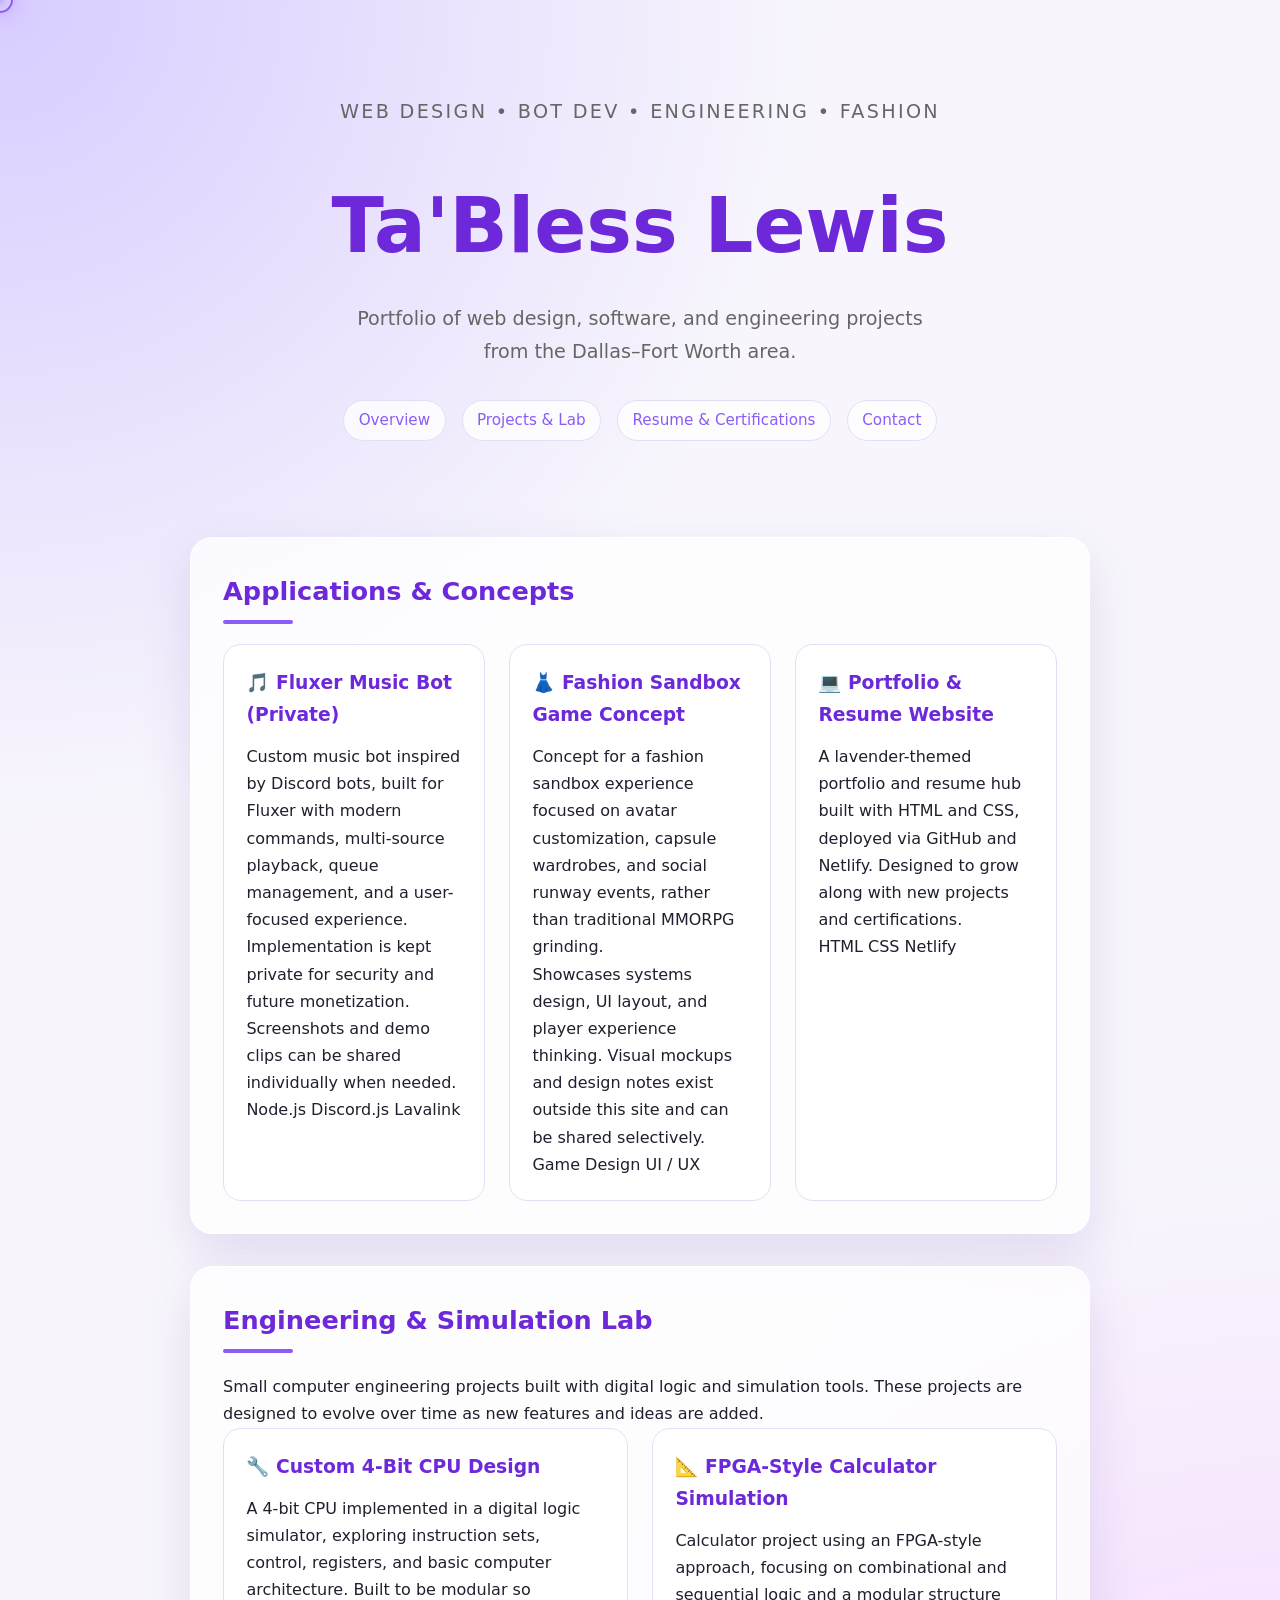
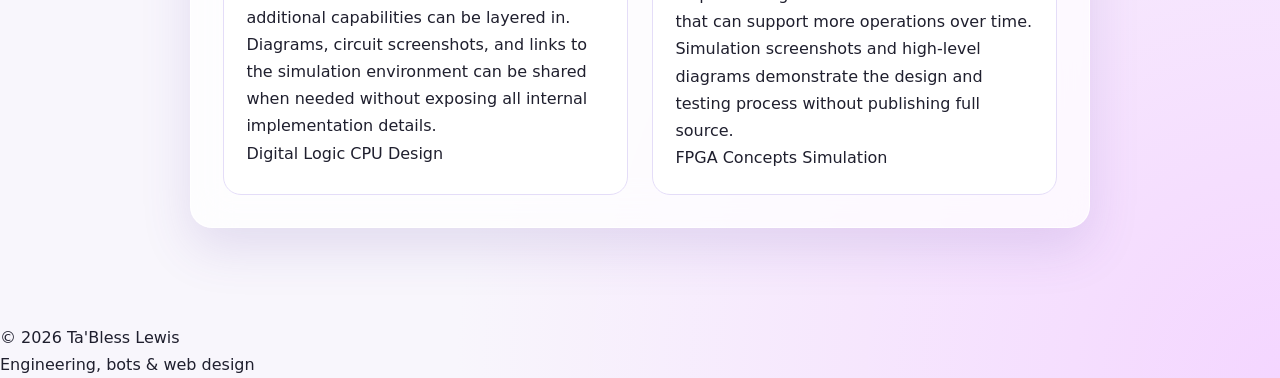
==== projects.html @ 3bfbefd4 "Add files via upload" ====
<!DOCTYPE html>
<html lang="en">
<head>
  <meta charset="UTF-8">
  <title>Ta'Bless Lewis | Projects & Lab</title>
  <meta name="viewport" content="width=device-width, initial-scale=1.0">
  <link rel="stylesheet" href="style.css">
  <script src="cursor.js"></script>
</head>
<body>
    <div id="magic-cursor"></div>

<header class="hero">
  <div class="hero-content">
    <p class="eyebrow">WEB DESIGN • BOT DEV • ENGINEERING • FASHION</p>
    <h1>Ta'Bless Lewis</h1>
    <p class="intro">
      Portfolio of web design, software, and engineering projects
      from the Dallas–Fort Worth area.
    </p>

    <nav class="nav">
      <a href="index.html">Overview</a>
      <a href="projects.html">Projects & Lab</a>
      <a href="resume.html">Resume & Certifications</a>
      <a href="contact.html">Contact</a>
    </nav>
  </div>
</header>

<main>
  <!-- Featured applications -->
  <section class="card">
    <h2>Applications & Concepts</h2>
    <div class="project-grid">

      <!-- Fluxer Music Bot -->
      <article class="project">
        <h3>🎵 Fluxer Music Bot (Private)</h3>
        <!-- image slot -->
        <!-- <img src="images/fluxer-dashboard.png" alt="Fluxer music bot dashboard"> -->
        <p>
          Custom music bot inspired by Discord bots, built for Fluxer
          with modern commands, multi-source playback, queue management,
          and a user-focused experience.
        </p>
        <p>
          Implementation is kept private for security and future
          monetization. Screenshots and demo clips can be shared
          individually when needed.
        </p>
        <span class="tag">Node.js</span>
        <span class="tag">Discord.js</span>
        <span class="tag">Lavalink</span>
      </article>

      <!-- Fashion Sandbox -->
      <article class="project">
        <h3>👗 Fashion Sandbox Game Concept</h3>
        <!-- <img src="images/fashion-ui.png" alt="Fashion sandbox UI concept"> -->
        <p>
          Concept for a fashion sandbox experience focused on avatar
          customization, capsule wardrobes, and social runway events,
          rather than traditional MMORPG grinding.
        </p>
        <p>
          Showcases systems design, UI layout, and player experience
          thinking. Visual mockups and design notes exist outside this
          site and can be shared selectively.
        </p>
        <span class="tag">Game Design</span>
        <span class="tag">UI / UX</span>
      </article>

      <!-- Portfolio Website -->
      <article class="project">
        <h3>💻 Portfolio & Resume Website</h3>
        <!-- <img src="images/portfolio.png" alt="Screenshot of this portfolio site"> -->
        <p>
          A lavender-themed portfolio and resume hub built with HTML
          and CSS, deployed via GitHub and Netlify. Designed to grow
          along with new projects and certifications.
        </p>
        <span class="tag">HTML</span>
        <span class="tag">CSS</span>
        <span class="tag">Netlify</span>
      </article>
    </div>
  </section>

  <!-- Engineering Lab -->
  <section class="card">
    <h2>Engineering & Simulation Lab</h2>
    <p>
      Small computer engineering projects built with digital logic
      and simulation tools. These projects are designed to evolve
      over time as new features and ideas are added.
    </p>

    <div class="project-grid">
      <!-- 4-bit CPU -->
      <article class="project">
        <h3>🔧 Custom 4‑Bit CPU Design</h3>
        <!-- <img src="images/cpu-circuit.png" alt="4-bit CPU circuit diagram"> -->
        <p>
          A 4‑bit CPU implemented in a digital logic simulator, exploring
          instruction sets, control, registers, and basic computer
          architecture. Built to be modular so additional capabilities
          can be layered in.
        </p>
        <p>
          Diagrams, circuit screenshots, and links to the simulation
          environment can be shared when needed without exposing
          all internal implementation details.
        </p>
        <span class="tag">Digital Logic</span>
        <span class="tag">CPU Design</span>
      </article>

      <!-- FPGA-style calculator -->
      <article class="project">
        <h3>📐 FPGA‑Style Calculator Simulation</h3>
        <!-- <img src="images/fpga-calculator.png" alt="FPGA-style calculator blocks"> -->
        <p>
          Calculator project using an FPGA-style approach, focusing
          on combinational and sequential logic and a modular structure
          that can support more operations over time.
        </p>
        <p>
          Simulation screenshots and high-level diagrams demonstrate
          the design and testing process without publishing full source.
        </p>
        <span class="tag">FPGA Concepts</span>
        <span class="tag">Simulation</span>
      </article>
    </div>
  </section>
</main>

<footer>
  <p>© 2026 Ta'Bless Lewis</p>
  <p>Engineering, bots & web design</p>
</footer>
<script src="cursor.js"></script>
</body>
</html>
---- style.css ----
:root{
    --bg:#f8f6fc;
    --surface:rgba(255,255,255,.75);
    --primary:#8b5cf6;
    --secondary:#6d28d9;
    --text:#1f1f2e;
    --muted:#666;
    --border:#e4ddf8;
    --shadow:0 20px 50px rgba(100,70,170,.15);
}

*{
    margin:0;
    padding:0;
    box-sizing:border-box;
}

html{
    scroll-behavior:smooth;
}

body{
    font-family:system-ui,-apple-system,BlinkMacSystemFont,"Segoe UI",sans-serif;
    background:
        radial-gradient(circle at top left,#d8ccff 0%,transparent 35%),
        radial-gradient(circle at bottom right,#f4d6ff 0%,transparent 35%),
        var(--bg);
    color:var(--text);
    line-height:1.7;
}

/* HERO */

.hero{
    text-align:center;
    padding:6rem 1.5rem;
}

.hero h1{
    font-size:clamp(2.8rem,6vw,4.8rem);
    margin-bottom:.5rem;
    color:var(--secondary);
}

.hero p{
    color:var(--muted);
    font-size:1.2rem;
    margin-bottom:2rem;
}
.hero-content {
  max-width: 900px;
  margin: 0 auto;
}

/* eyebrow + intro optional */
.eyebrow {
  font-size: 0.9rem;
  letter-spacing: 0.12em;
  text-transform: uppercase;
  color: var(--muted);
  margin-bottom: 0.75rem;
}

.intro {
  max-width: 600px;
  margin: 0.75rem auto 2rem;
}

/* nav */
.nav {
  display: flex;
  flex-wrap: wrap;
  justify-content: center;
  gap: 1rem;
  margin-top: 1.5rem;
}

.nav a {
  padding: 0.4rem 0.9rem;
  border-radius: 999px;
  border: 1px solid var(--border);
  background: rgba(255,255,255,0.8);
  font-size: 0.95rem;
}

/* images and video inside project cards */
.project img,
.project video {
  width: 100%;
  border-radius: 12px;
  margin-bottom: 0.75rem;
  display: block;
}

.btn{
    display:inline-block;
    padding:.9rem 2rem;
    border-radius:999px;
    background:linear-gradient(135deg,var(--primary),var(--secondary));
    color:white;
    text-decoration:none;
    font-weight:600;
    transition:.35s;
    box-shadow:0 12px 25px rgba(139,92,246,.3);
}

.btn:hover{
    transform:translateY(-4px);
    box-shadow:0 20px 40px rgba(139,92,246,.35);
}

/* MAIN */

main{
    width:min(900px,92%);
    margin:auto;
    padding-bottom:4rem;
}

/* CARDS */

.card{
    background:var(--surface);
    backdrop-filter:blur(20px);
    border:1px solid rgba(255,255,255,.8);
    border-radius:22px;
    padding:2rem;
    margin-bottom:2rem;
    box-shadow:var(--shadow);
    transition:.35s;
}

.card:hover{
    transform:translateY(-6px);
}

.card h2{
    margin-bottom:1.25rem;
    color:var(--secondary);
    font-size:1.6rem;
    position:relative;
}

.card h2::after{
    content:"";
    display:block;
    width:70px;
    height:4px;
    border-radius:99px;
    background:var(--primary);
    margin-top:.4rem;
}

/* PROJECTS */

.project-grid{
    display:grid;
    grid-template-columns:repeat(auto-fit,minmax(250px,1fr));
    gap:1.5rem;
}

.project{
    padding:1.4rem;
    border-radius:18px;
    background:white;
    border:1px solid var(--border);
    transition:.3s;
}

.project:hover{
    transform:translateY(-8px);
    box-shadow:0 15px 30px rgba(90,60,170,.12);
}

.project h3{
    color:var(--secondary);
    margin-bottom:.75rem;
}

/* SKILLS */

#skills ul{
    display:flex;
    flex-wrap:wrap;
    gap:.75rem;
    list-style:none;
    padding:0;
}

#skills li{
    background:linear-gradient(135deg,#ede8ff,#f7f3ff);
    color:var(--secondary);
    border-radius:999px;
    padding:.7rem 1.2rem;
    font-weight:600;
}
.skills-list {
  display:flex;
  flex-wrap:wrap;
  gap:.75rem;
  list-style:none;
  padding:0;
}

.skills-list li {
  background:linear-gradient(135deg,#ede8ff,#f7f3ff);
  color:var(--secondary);
  border-radius:999px;
  padding:.7rem 1.2rem;
  font-weight:600;
}
/* CONTACT */

#contact p{
    margin-bottom:.75rem;
}

/* LINKS */

a{
    color:var(--primary);
    text-decoration:none;
    transition:.3s;
}

a:hover{
    color:var(--secondary);
}

/* SCROLLBAR */

::-webkit-scrollbar{
    width:10px;
}

::-webkit-scrollbar-thumb{
    background:var(--primary);
    border-radius:10px;
}

::-webkit-scrollbar-track{
    background:#f3efff;
}

/* MOBILE */

@media (max-width:768px){

.hero{
    padding:4rem 1rem;
}

.hero h1{
    font-size:2.7rem;
}

.card{
    padding:1.5rem;
}

}
/* MOUSE */

/* Hide default cursor so our custom one stands out */
html, body {
  cursor: none;
}

/* Magic cursor base */
#magic-cursor {
  position: fixed;
  width: 26px;
  height: 26px;
  border-radius: 50%;
  border: 2px solid var(--primary);      /* soft lavender outline */
  background: radial-gradient(circle,
              rgba(139,92,246,0.25) 0%,
              rgba(139,92,246,0.05) 45%,
              transparent 70%);
  box-shadow: 0 0 18px rgba(139,92,246,0.35);
  pointer-events: none;                  /* don’t block clicks */
  transform: translate(-50%, -50%);
  z-index: 9999;
  transition: transform 0.14s ease-out, 
              box-shadow 0.25s ease-out,
              border-color 0.25s ease-out;
  animation: cursor-pulse 1.4s ease-in-out infinite;
}

/* Slight pulsing for “magic” feel */
@keyframes cursor-pulse {
  0% {
    transform: translate(-50%, -50%) scale(1);
    opacity: 0.9;
  }
  50% {
    transform: translate(-50%, -50%) scale(1.08);
    opacity: 0.7;
  }
  100% {
    transform: translate(-50%, -50%) scale(1);
    opacity: 0.9;
  }
}

/* Optional: when hovering links/buttons, make cursor tighter & brighter */
a:hover,
button:hover,
[role="button"]:hover {
  cursor: none; /* keep default hidden */
}

a:hover ~ #magic-cursor,
button:hover ~ #magic-cursor {
  border-color: var(--secondary);
  box-shadow: 0 0 22px rgba(109,40,217,0.55);
}
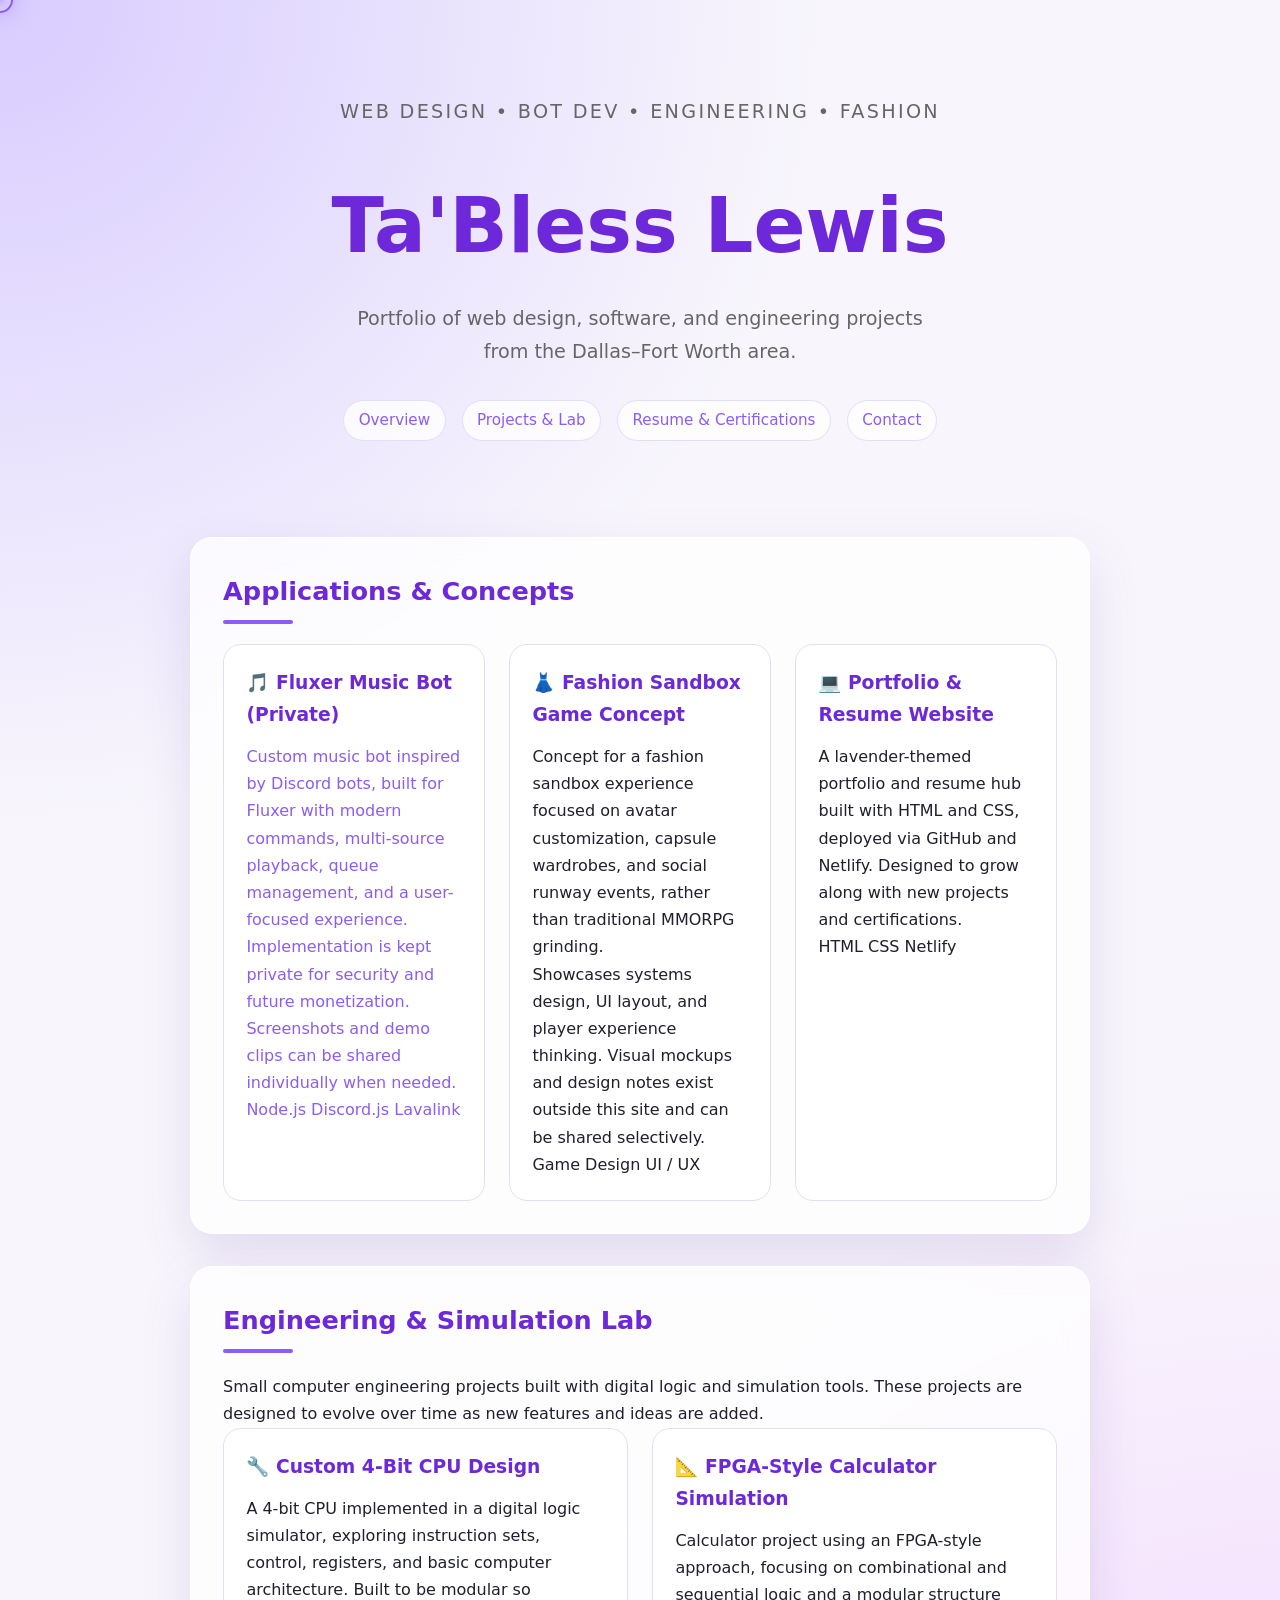
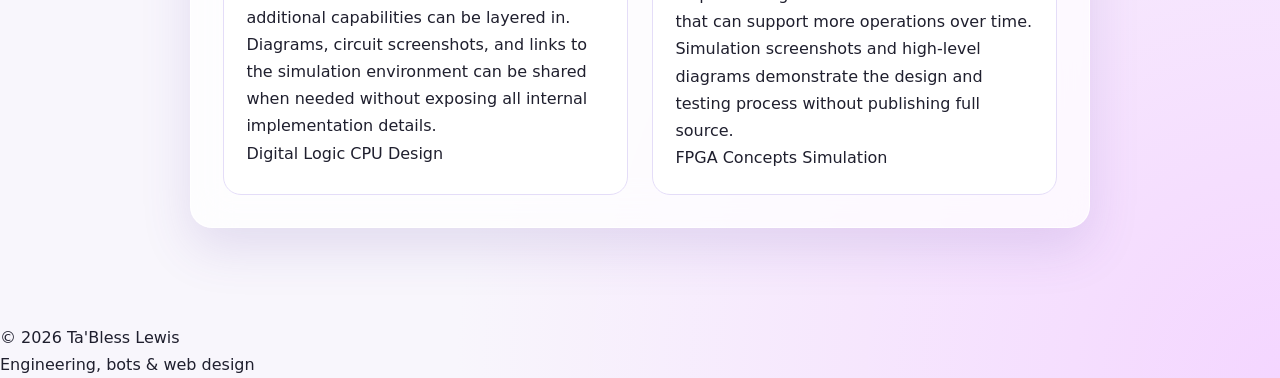
==== commit cdceb61c: "Update projects.html" ====
--- a/projects.html
+++ b/projects.html
@@ -35,24 +35,26 @@
     <div class="project-grid">
 
       <!-- Fluxer Music Bot -->
-      <article class="project">
-        <h3>🎵 Fluxer Music Bot (Private)</h3>
-        <!-- image slot -->
-        <!-- <img src="images/fluxer-dashboard.png" alt="Fluxer music bot dashboard"> -->
-        <p>
-          Custom music bot inspired by Discord bots, built for Fluxer
-          with modern commands, multi-source playback, queue management,
-          and a user-focused experience.
-        </p>
-        <p>
-          Implementation is kept private for security and future
-          monetization. Screenshots and demo clips can be shared
-          individually when needed.
-        </p>
-        <span class="tag">Node.js</span>
-        <span class="tag">Discord.js</span>
-        <span class="tag">Lavalink</span>
-      </article>
+     <!-- Fluxer Music Bot -->
+<article class="project">
+  <a href="https://github.com/ToniLewis/melodybot" target="_blank" class="project-link">
+    <h3>🎵 Fluxer Music Bot (Private)</h3>
+    <!-- <img src="images/fluxer-dashboard.png" alt="Fluxer music bot dashboard"> -->
+    <p>
+      Custom music bot inspired by Discord bots, built for Fluxer
+      with modern commands, multi-source playback, queue management,
+      and a user-focused experience.
+    </p>
+    <p>
+      Implementation is kept private for security and future
+      monetization. Screenshots and demo clips can be shared
+      individually when needed.
+    </p>
+    <span class="tag">Node.js</span>
+    <span class="tag">Discord.js</span>
+    <span class="tag">Lavalink</span>
+  </a>
+</article>
 
       <!-- Fashion Sandbox -->
       <article class="project">
@@ -143,4 +145,4 @@
 </footer>
 <script src="cursor.js"></script>
 </body>
-</html>+</html>
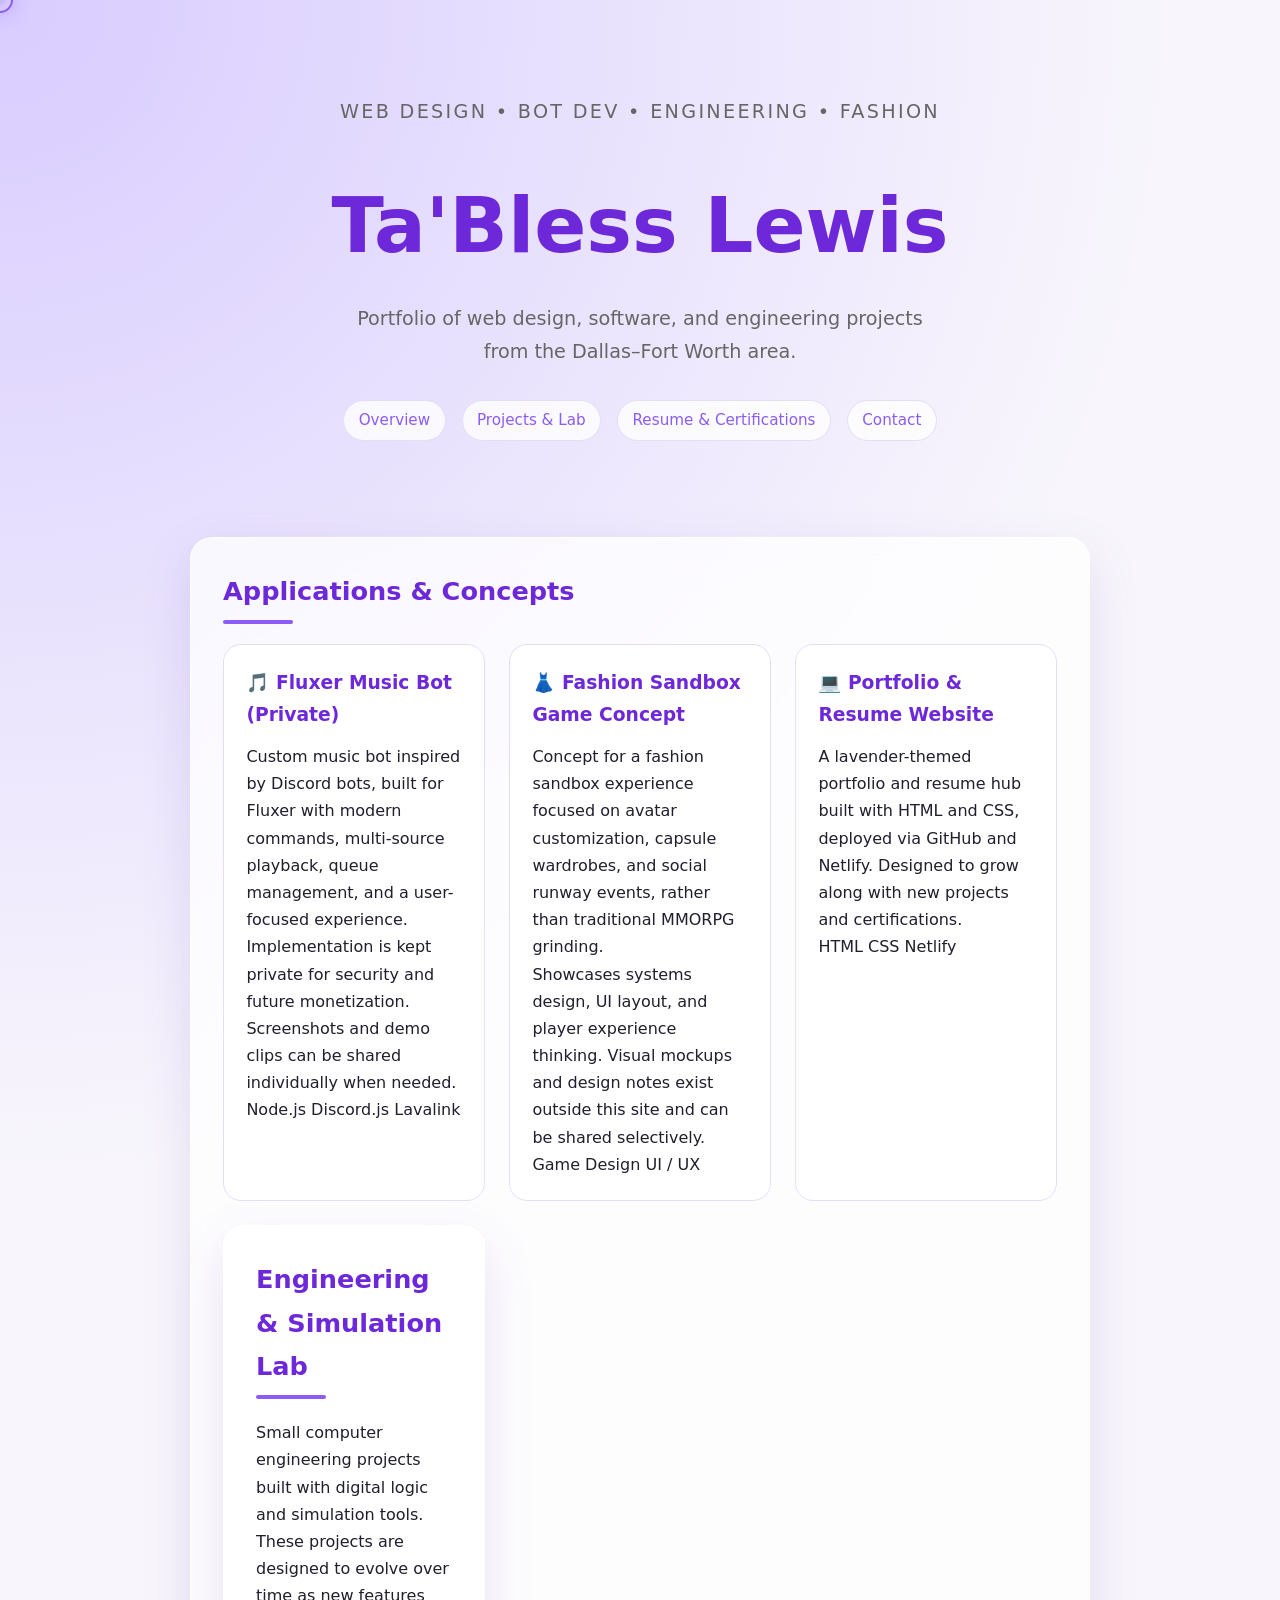
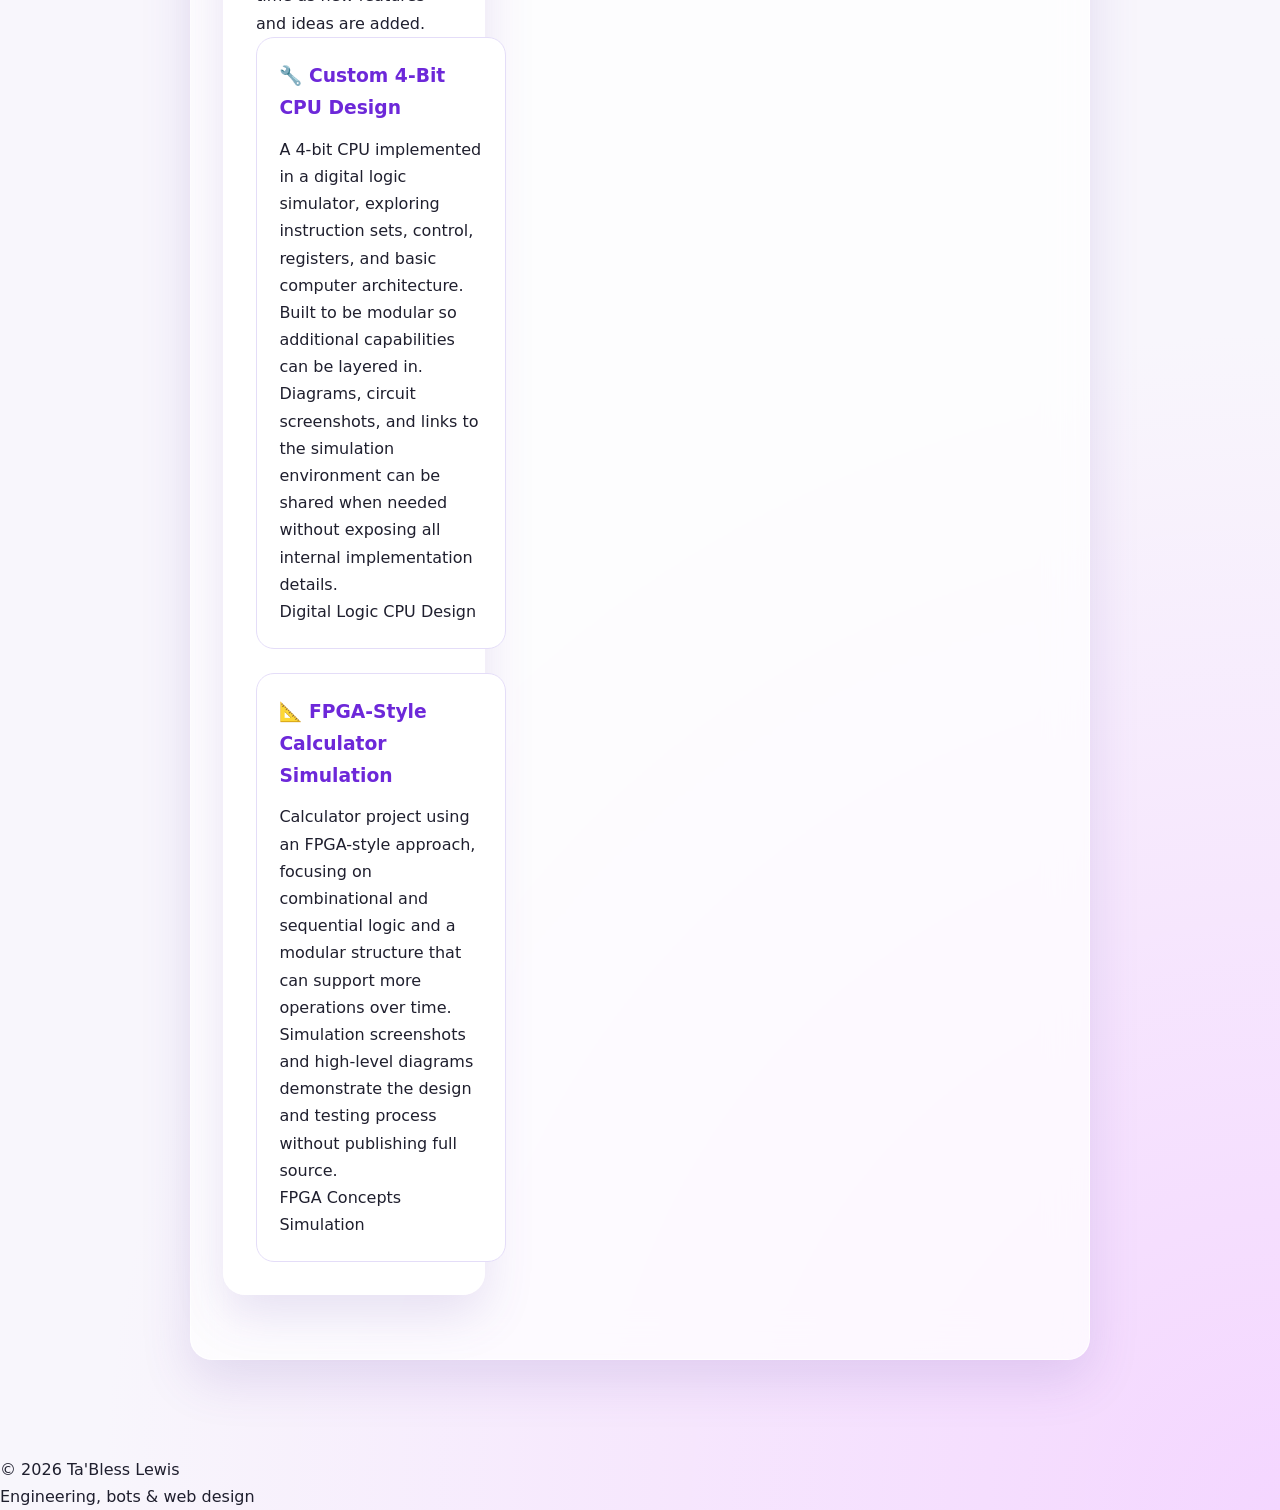
==== commit 6ee3fd0a: "Update projects.html" ====
--- a/projects.html
+++ b/projects.html
@@ -35,7 +35,6 @@
     <div class="project-grid">
 
       <!-- Fluxer Music Bot -->
-     <!-- Fluxer Music Bot -->
 <article class="project">
   <a href="https://github.com/ToniLewis/melodybot" target="_blank" class="project-link">
     <h3>🎵 Fluxer Music Bot (Private)</h3>
@@ -75,20 +74,20 @@
       </article>
 
       <!-- Portfolio Website -->
-      <article class="project">
-        <h3>💻 Portfolio & Resume Website</h3>
-        <!-- <img src="images/portfolio.png" alt="Screenshot of this portfolio site"> -->
-        <p>
-          A lavender-themed portfolio and resume hub built with HTML
-          and CSS, deployed via GitHub and Netlify. Designed to grow
-          along with new projects and certifications.
-        </p>
-        <span class="tag">HTML</span>
-        <span class="tag">CSS</span>
-        <span class="tag">Netlify</span>
-      </article>
-    </div>
-  </section>
+<article class="project">
+  <a href="https://github.com/ToniLewis/tabless-portfolio" target="_blank" class="project-link">
+    <h3>💻 Portfolio & Resume Website</h3>
+    <!-- <img src="images/portfolio.png" alt="Screenshot of this portfolio site"> -->
+    <p>
+      A lavender-themed portfolio and resume hub built with HTML
+      and CSS, deployed via GitHub and Netlify. Designed to grow
+      along with new projects and certifications.
+    </p>
+    <span class="tag">HTML</span>
+    <span class="tag">CSS</span>
+    <span class="tag">Netlify</span>
+  </a>
+</article>
 
   <!-- Engineering Lab -->
   <section class="card">
--- a/style.css
+++ b/style.css
@@ -240,6 +240,16 @@
 
 ::-webkit-scrollbar-track{
     background:#f3efff;
+}
+
+.project-link {
+  display: block;
+  color: inherit;
+  text-decoration: none;
+}
+
+.project-link:hover {
+  text-decoration: none;
 }
 
 /* MOBILE */
@@ -314,4 +324,4 @@
 button:hover ~ #magic-cursor {
   border-color: var(--secondary);
   box-shadow: 0 0 22px rgba(109,40,217,0.55);
-}+}
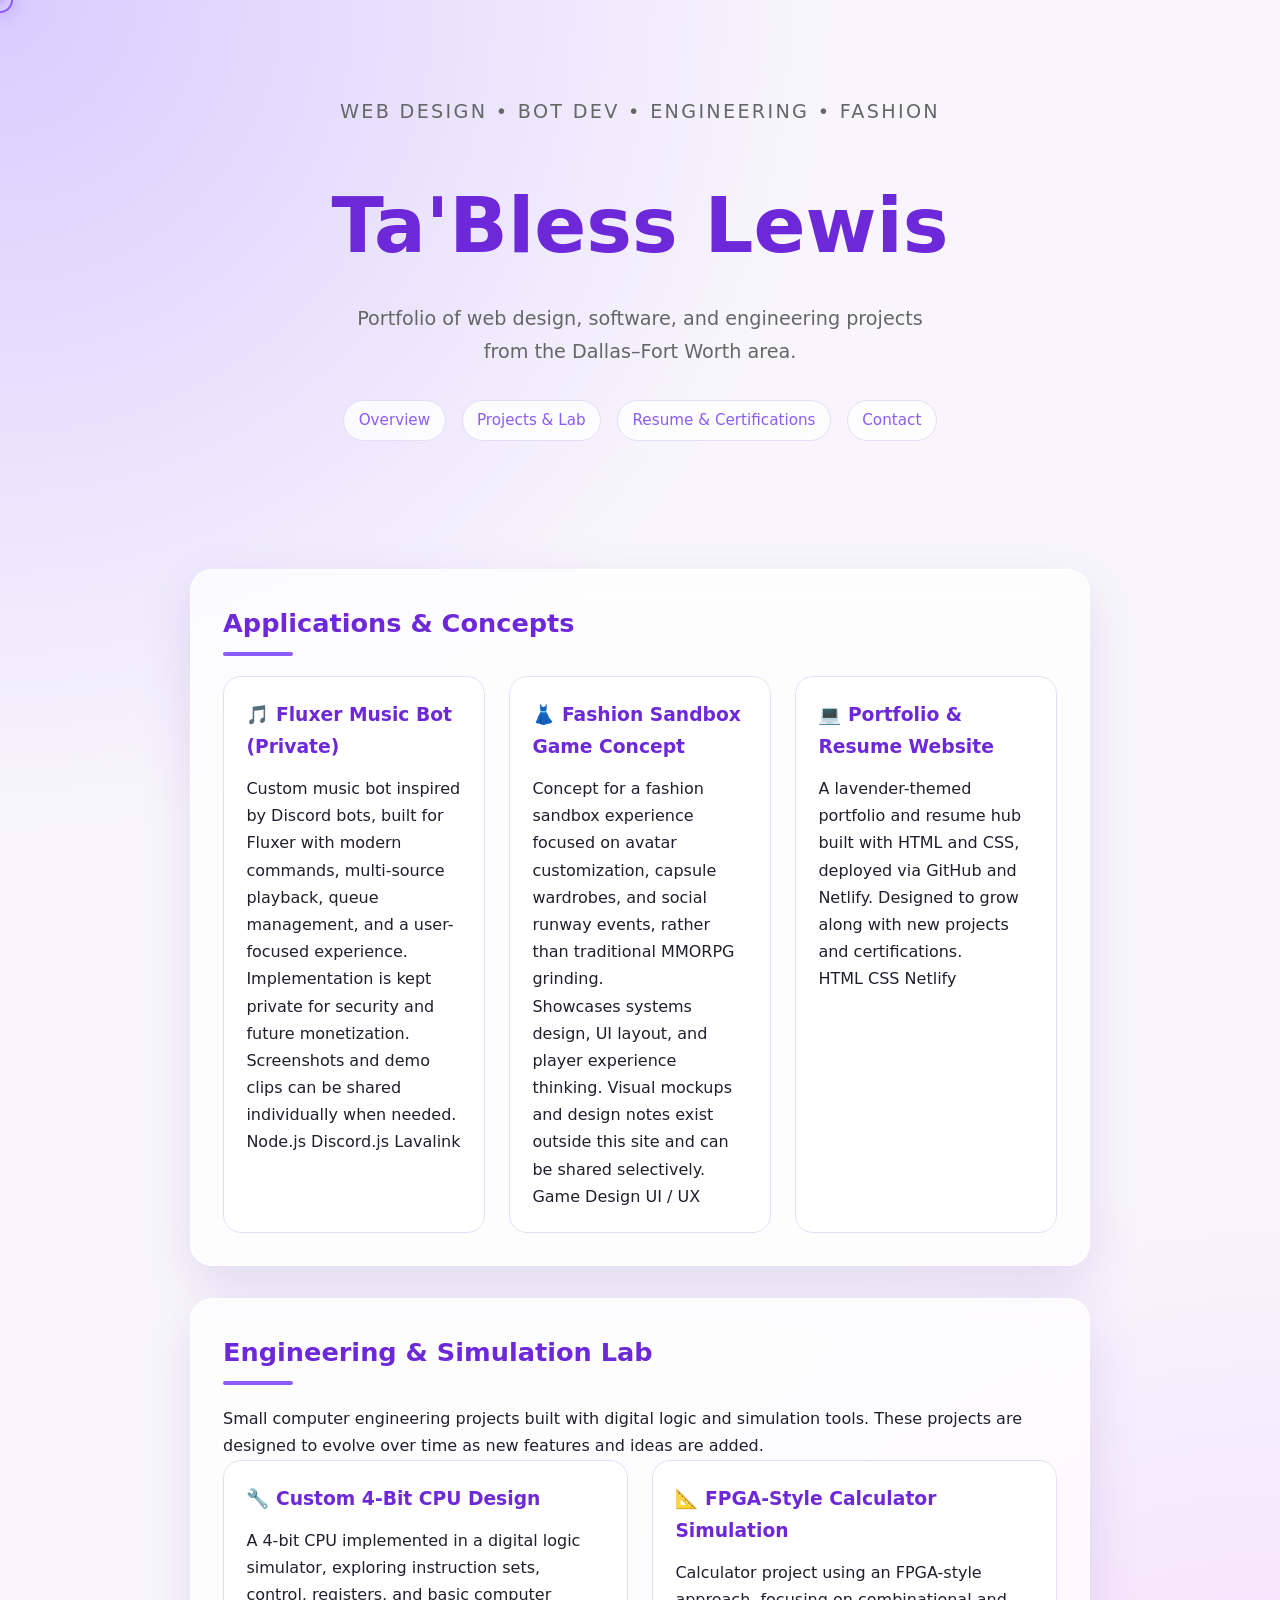
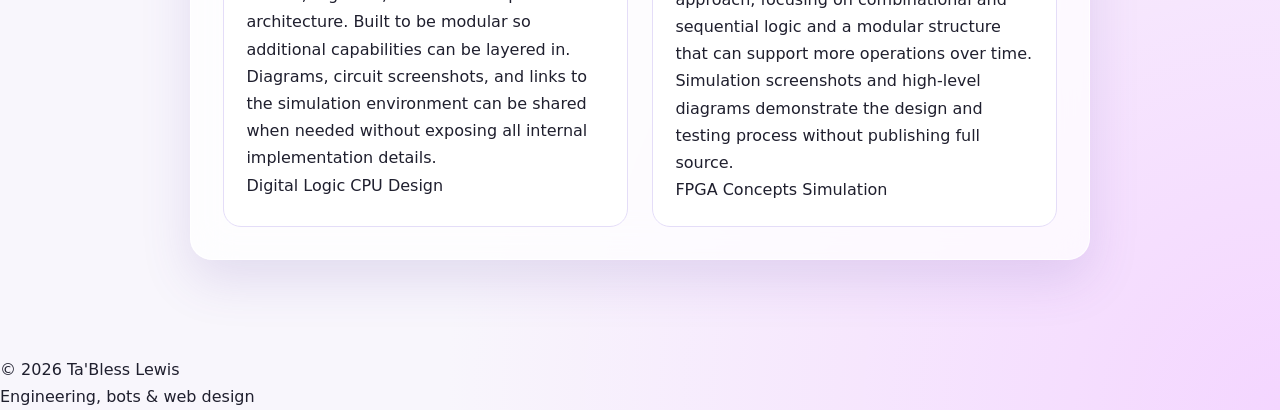
==== commit 80529dc8: "Update projects.html" ====
--- a/projects.html
+++ b/projects.html
@@ -8,140 +8,143 @@
   <script src="cursor.js"></script>
 </head>
 <body>
-    <div id="magic-cursor"></div>
+  <div id="magic-cursor"></div>
 
-<header class="hero">
-  <div class="hero-content">
-    <p class="eyebrow">WEB DESIGN • BOT DEV • ENGINEERING • FASHION</p>
-    <h1>Ta'Bless Lewis</h1>
-    <p class="intro">
-      Portfolio of web design, software, and engineering projects
-      from the Dallas–Fort Worth area.
-    </p>
+  <header class="hero">
+    <div class="hero-content">
+      <p class="eyebrow">WEB DESIGN • BOT DEV • ENGINEERING • FASHION</p>
+      <h1>Ta'Bless Lewis</h1>
+      <p class="intro">
+        Portfolio of web design, software, and engineering projects
+        from the Dallas–Fort Worth area.
+      </p>
 
-    <nav class="nav">
-      <a href="index.html">Overview</a>
-      <a href="projects.html">Projects & Lab</a>
-      <a href="resume.html">Resume & Certifications</a>
-      <a href="contact.html">Contact</a>
-    </nav>
-  </div>
-</header>
+      <nav class="nav">
+        <a href="index.html">Overview</a>
+        <a href="projects.html">Projects & Lab</a>
+        <a href="resume.html">Resume & Certifications</a>
+        <a href="contact.html">Contact</a>
+      </nav>
+    </div>
+  </header>
 
-<main>
-  <!-- Featured applications -->
-  <section class="card">
-    <h2>Applications & Concepts</h2>
-    <div class="project-grid">
+  <main>
+    <!-- Featured applications -->
+    <section class="card">
+      <h2>Applications & Concepts</h2>
+      <div class="project-grid">
 
-      <!-- Fluxer Music Bot -->
-<article class="project">
-  <a href="https://github.com/ToniLewis/melodybot" target="_blank" class="project-link">
-    <h3>🎵 Fluxer Music Bot (Private)</h3>
-    <!-- <img src="images/fluxer-dashboard.png" alt="Fluxer music bot dashboard"> -->
-    <p>
-      Custom music bot inspired by Discord bots, built for Fluxer
-      with modern commands, multi-source playback, queue management,
-      and a user-focused experience.
-    </p>
-    <p>
-      Implementation is kept private for security and future
-      monetization. Screenshots and demo clips can be shared
-      individually when needed.
-    </p>
-    <span class="tag">Node.js</span>
-    <span class="tag">Discord.js</span>
-    <span class="tag">Lavalink</span>
-  </a>
-</article>
+        <!-- Fluxer Music Bot -->
+        <article class="project">
+          <a href="https://github.com/ToniLewis/melodybot" target="_blank" class="project-link">
+            <h3>🎵 Fluxer Music Bot (Private)</h3>
+            <!-- <img src="images/fluxer-dashboard.png" alt="Fluxer music bot dashboard"> -->
+            <p>
+              Custom music bot inspired by Discord bots, built for Fluxer
+              with modern commands, multi-source playback, queue management,
+              and a user-focused experience.
+            </p>
+            <p>
+              Implementation is kept private for security and future
+              monetization. Screenshots and demo clips can be shared
+              individually when needed.
+            </p>
+            <span class="tag">Node.js</span>
+            <span class="tag">Discord.js</span>
+            <span class="tag">Lavalink</span>
+          </a>
+        </article>
 
-      <!-- Fashion Sandbox -->
-      <article class="project">
-        <h3>👗 Fashion Sandbox Game Concept</h3>
-        <!-- <img src="images/fashion-ui.png" alt="Fashion sandbox UI concept"> -->
-        <p>
-          Concept for a fashion sandbox experience focused on avatar
-          customization, capsule wardrobes, and social runway events,
-          rather than traditional MMORPG grinding.
-        </p>
-        <p>
-          Showcases systems design, UI layout, and player experience
-          thinking. Visual mockups and design notes exist outside this
-          site and can be shared selectively.
-        </p>
-        <span class="tag">Game Design</span>
-        <span class="tag">UI / UX</span>
-      </article>
+        <!-- Fashion Sandbox -->
+        <article class="project">
+          <h3>👗 Fashion Sandbox Game Concept</h3>
+          <!-- <img src="images/fashion-ui.png" alt="Fashion sandbox UI concept"> -->
+          <p>
+            Concept for a fashion sandbox experience focused on avatar
+            customization, capsule wardrobes, and social runway events,
+            rather than traditional MMORPG grinding.
+          </p>
+          <p>
+            Showcases systems design, UI layout, and player experience
+            thinking. Visual mockups and design notes exist outside this
+            site and can be shared selectively.
+          </p>
+          <span class="tag">Game Design</span>
+          <span class="tag">UI / UX</span>
+        </article>
 
-      <!-- Portfolio Website -->
-<article class="project">
-  <a href="https://github.com/ToniLewis/tabless-portfolio" target="_blank" class="project-link">
-    <h3>💻 Portfolio & Resume Website</h3>
-    <!-- <img src="images/portfolio.png" alt="Screenshot of this portfolio site"> -->
-    <p>
-      A lavender-themed portfolio and resume hub built with HTML
-      and CSS, deployed via GitHub and Netlify. Designed to grow
-      along with new projects and certifications.
-    </p>
-    <span class="tag">HTML</span>
-    <span class="tag">CSS</span>
-    <span class="tag">Netlify</span>
-  </a>
-</article>
+        <!-- Portfolio Website -->
+        <article class="project">
+          <a href="https://github.com/ToniLewis/tabless-portfolio" target="_blank" class="project-link">
+            <h3>💻 Portfolio & Resume Website</h3>
+            <!-- <img src="images/portfolio.png" alt="Screenshot of this portfolio site"> -->
+            <p>
+              A lavender-themed portfolio and resume hub built with HTML
+              and CSS, deployed via GitHub and Netlify. Designed to grow
+              along with new projects and certifications.
+            </p>
+            <span class="tag">HTML</span>
+            <span class="tag">CSS</span>
+            <span class="tag">Netlify</span>
+          </a>
+        </article>
 
-  <!-- Engineering Lab -->
-  <section class="card">
-    <h2>Engineering & Simulation Lab</h2>
-    <p>
-      Small computer engineering projects built with digital logic
-      and simulation tools. These projects are designed to evolve
-      over time as new features and ideas are added.
-    </p>
+      </div> <!-- close Applications & Concepts project-grid -->
+    </section> <!-- close Applications & Concepts card -->
 
-    <div class="project-grid">
-      <!-- 4-bit CPU -->
-      <article class="project">
-        <h3>🔧 Custom 4‑Bit CPU Design</h3>
-        <!-- <img src="images/cpu-circuit.png" alt="4-bit CPU circuit diagram"> -->
-        <p>
-          A 4‑bit CPU implemented in a digital logic simulator, exploring
-          instruction sets, control, registers, and basic computer
-          architecture. Built to be modular so additional capabilities
-          can be layered in.
-        </p>
-        <p>
-          Diagrams, circuit screenshots, and links to the simulation
-          environment can be shared when needed without exposing
-          all internal implementation details.
-        </p>
-        <span class="tag">Digital Logic</span>
-        <span class="tag">CPU Design</span>
-      </article>
+    <!-- Engineering Lab -->
+    <section class="card">
+      <h2>Engineering & Simulation Lab</h2>
+      <p>
+        Small computer engineering projects built with digital logic
+        and simulation tools. These projects are designed to evolve
+        over time as new features and ideas are added.
+      </p>
 
-      <!-- FPGA-style calculator -->
-      <article class="project">
-        <h3>📐 FPGA‑Style Calculator Simulation</h3>
-        <!-- <img src="images/fpga-calculator.png" alt="FPGA-style calculator blocks"> -->
-        <p>
-          Calculator project using an FPGA-style approach, focusing
-          on combinational and sequential logic and a modular structure
-          that can support more operations over time.
-        </p>
-        <p>
-          Simulation screenshots and high-level diagrams demonstrate
-          the design and testing process without publishing full source.
-        </p>
-        <span class="tag">FPGA Concepts</span>
-        <span class="tag">Simulation</span>
-      </article>
-    </div>
-  </section>
-</main>
+      <div class="project-grid">
+        <!-- 4-bit CPU -->
+        <article class="project">
+          <h3>🔧 Custom 4‑Bit CPU Design</h3>
+          <!-- <img src="images/cpu-circuit.png" alt="4-bit CPU circuit diagram"> -->
+          <p>
+            A 4‑bit CPU implemented in a digital logic simulator, exploring
+            instruction sets, control, registers, and basic computer
+            architecture. Built to be modular so additional capabilities
+            can be layered in.
+          </p>
+          <p>
+            Diagrams, circuit screenshots, and links to the simulation
+            environment can be shared when needed without exposing
+            all internal implementation details.
+          </p>
+          <span class="tag">Digital Logic</span>
+          <span class="tag">CPU Design</span>
+        </article>
 
-<footer>
-  <p>© 2026 Ta'Bless Lewis</p>
-  <p>Engineering, bots & web design</p>
-</footer>
-<script src="cursor.js"></script>
+        <!-- FPGA-style calculator -->
+        <article class="project">
+          <h3>📐 FPGA‑Style Calculator Simulation</h3>
+          <!-- <img src="images/fpga-calculator.png" alt="FPGA-style calculator blocks"> -->
+          <p>
+            Calculator project using an FPGA-style approach, focusing
+            on combinational and sequential logic and a modular structure
+            that can support more operations over time.
+          </p>
+          <p>
+            Simulation screenshots and high-level diagrams demonstrate
+            the design and testing process without publishing full source.
+          </p>
+          <span class="tag">FPGA Concepts</span>
+          <span class="tag">Simulation</span>
+        </article>
+      </div>
+    </section>
+  </main>
+
+  <footer>
+    <p>© 2026 Ta'Bless Lewis</p>
+    <p>Engineering, bots & web design</p>
+  </footer>
+  <script src="cursor.js"></script>
 </body>
 </html>
--- a/style.css
+++ b/style.css
@@ -119,6 +119,12 @@
 
 /* CARDS */
 
+.card {
+  max-width: 100%;
+  margin: 2rem auto;
+  /* keep your background/border/radius as-is */
+}
+
 .card{
     background:var(--surface);
     backdrop-filter:blur(20px);
@@ -153,10 +159,10 @@
 
 /* PROJECTS */
 
-.project-grid{
-    display:grid;
-    grid-template-columns:repeat(auto-fit,minmax(250px,1fr));
-    gap:1.5rem;
+.project-grid {
+  display: grid;
+  gap: 1.5rem;
+  grid-template-columns: repeat(auto-fit, minmax(260px, 1fr));
 }
 
 .project{
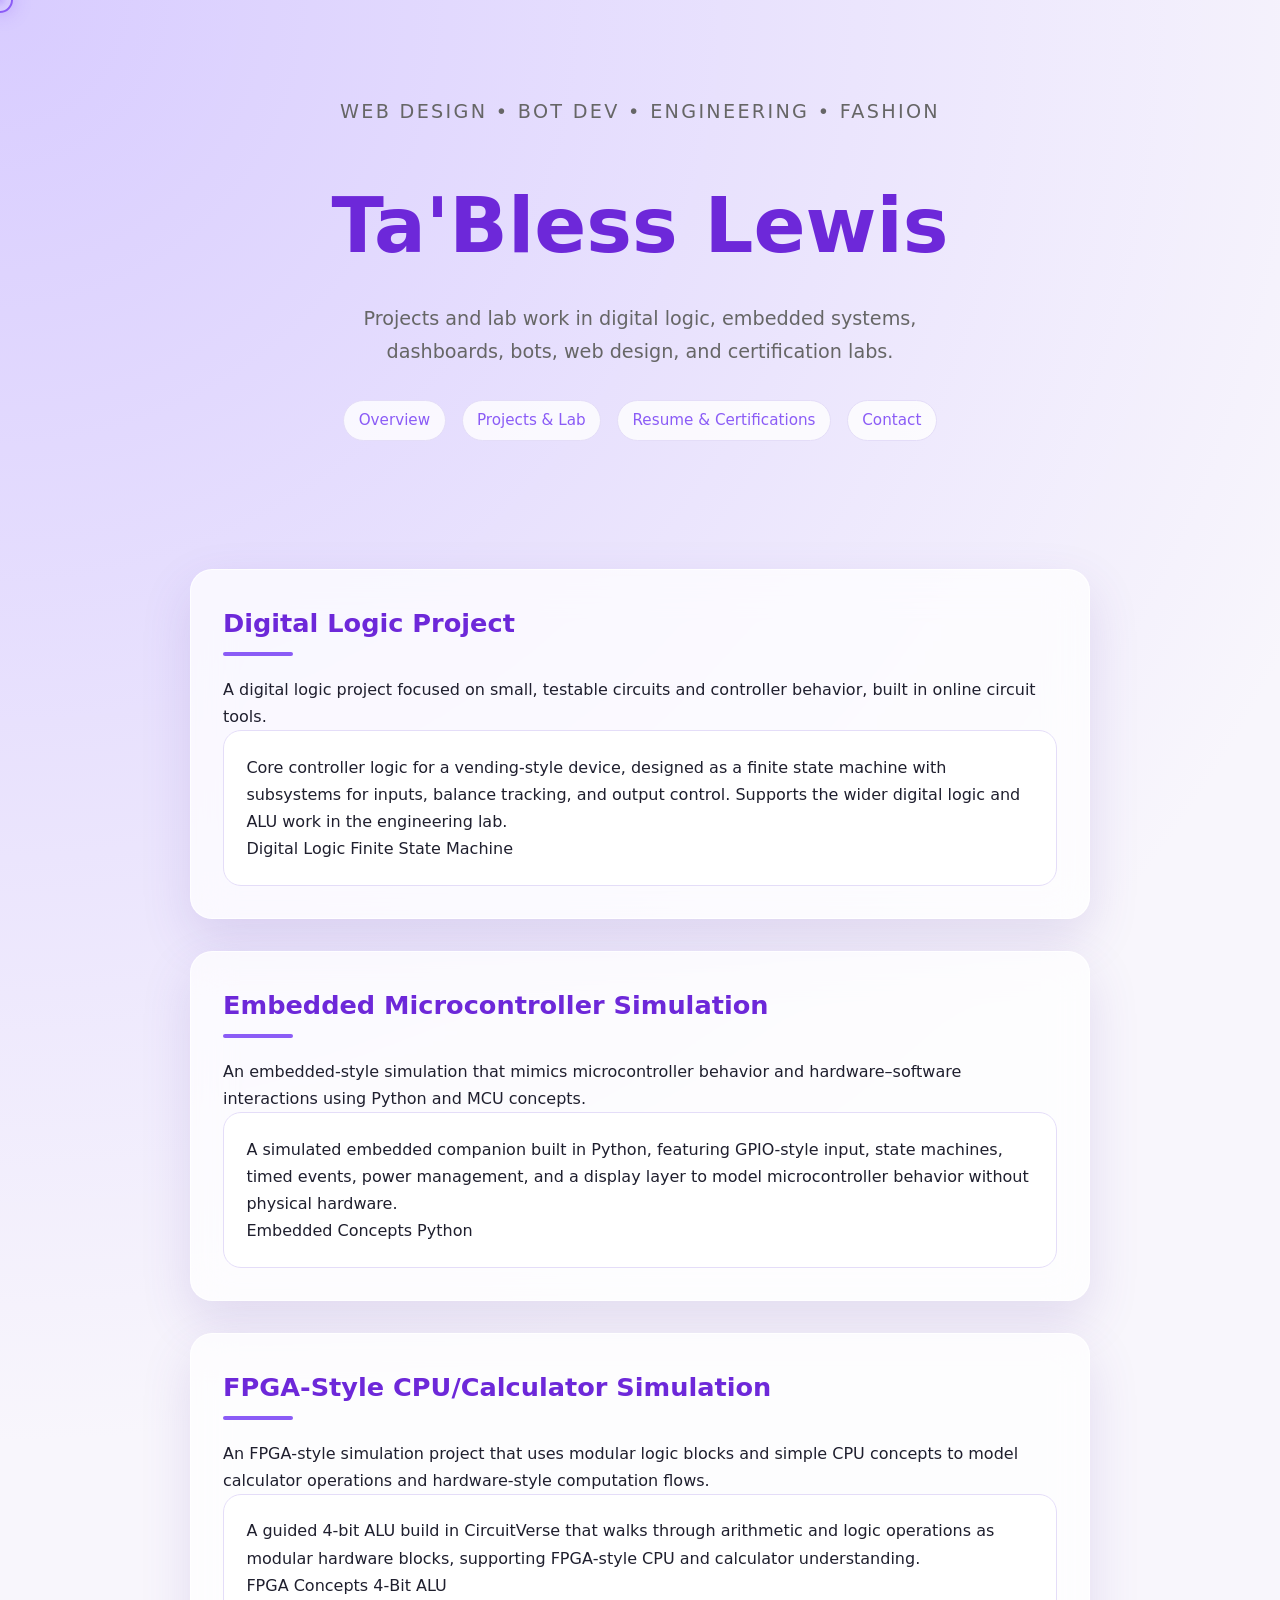
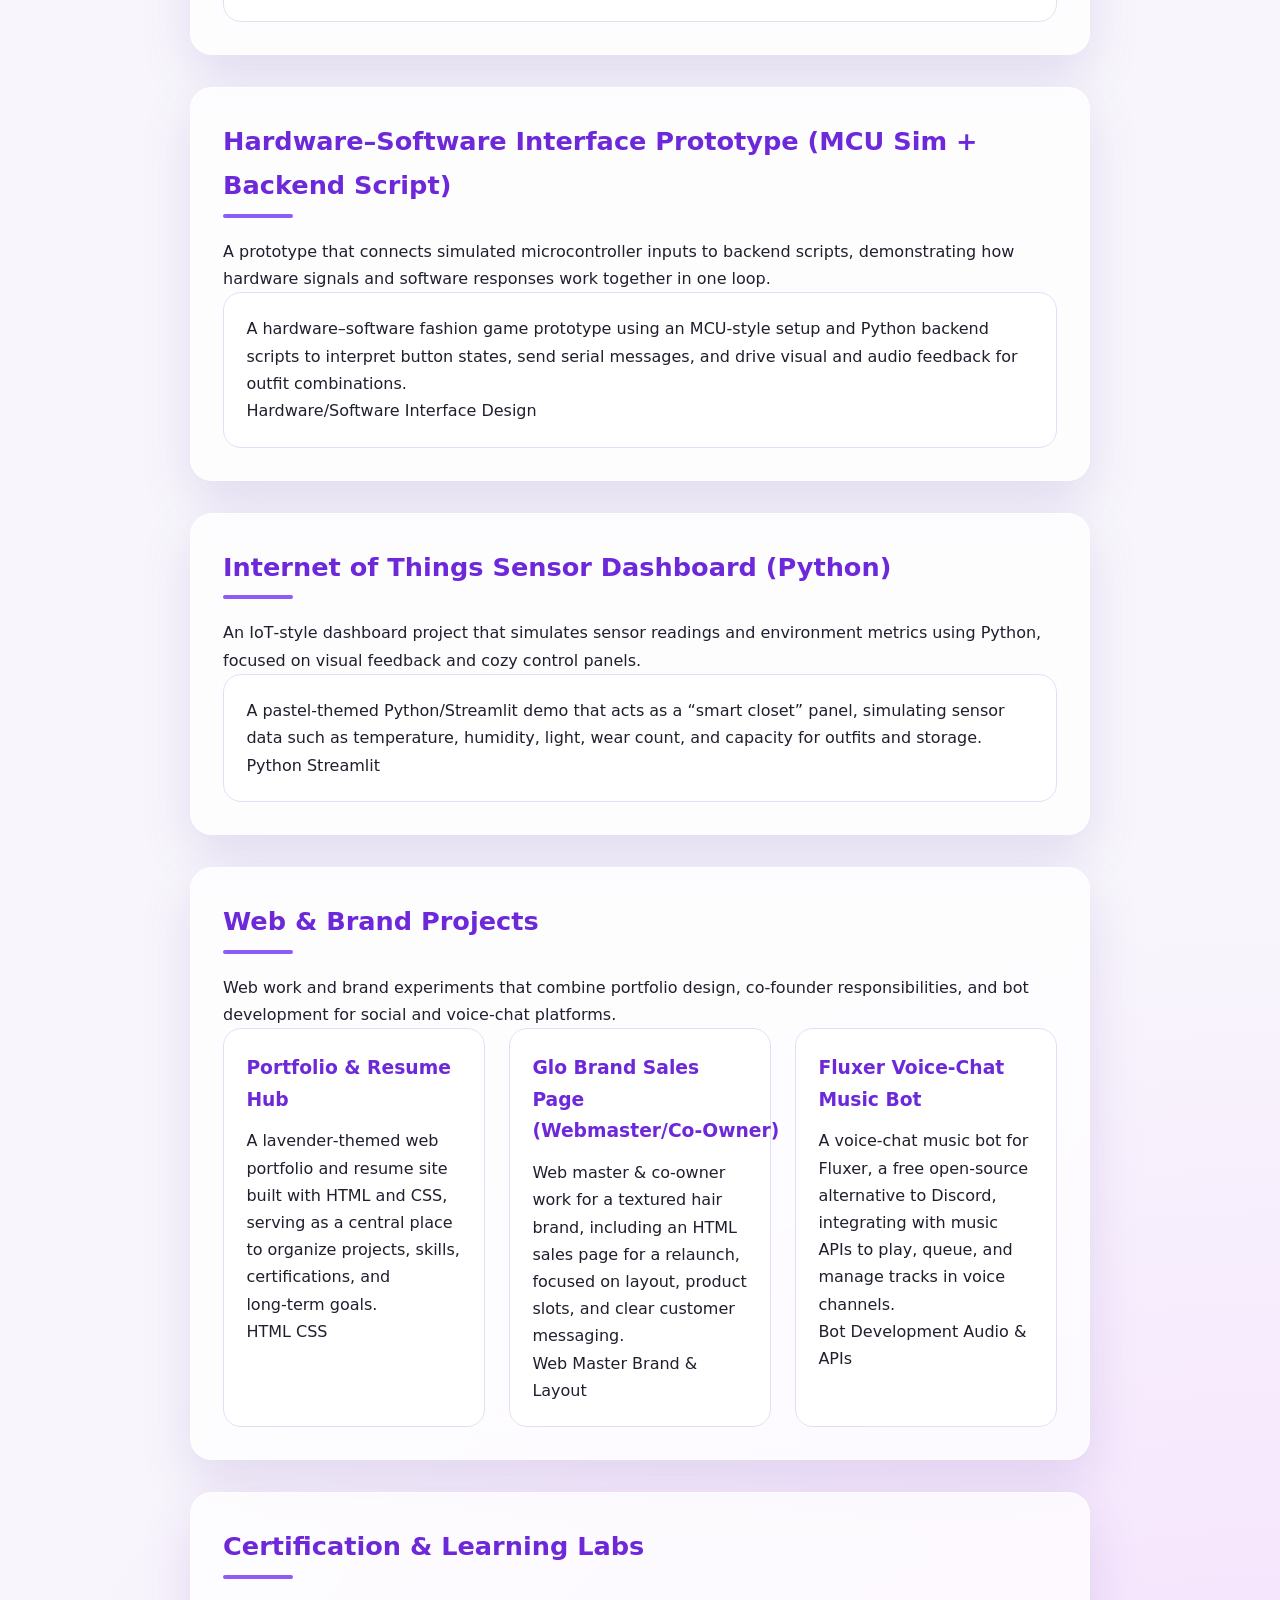
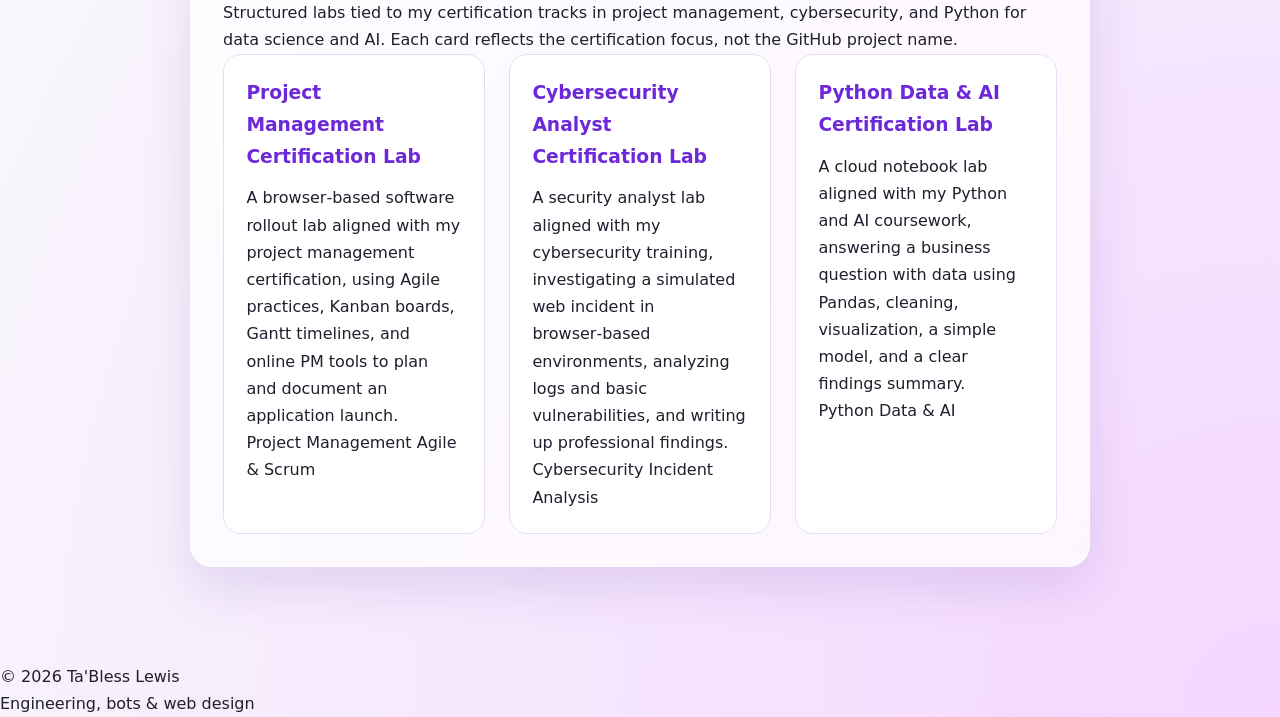
==== commit e9028d5c: "Update projects.html" ====
--- a/projects.html
+++ b/projects.html
@@ -15,8 +15,8 @@
       <p class="eyebrow">WEB DESIGN • BOT DEV • ENGINEERING • FASHION</p>
       <h1>Ta'Bless Lewis</h1>
       <p class="intro">
-        Portfolio of web design, software, and engineering projects
-        from the Dallas–Fort Worth area.
+        Projects and lab work in digital logic, embedded systems,
+        dashboards, bots, web design, and certification labs.
       </p>
 
       <nav class="nav">
@@ -29,116 +29,251 @@
   </header>
 
   <main>
-    <!-- Featured applications -->
-    <section class="card">
-      <h2>Applications & Concepts</h2>
-      <div class="project-grid">
-
-        <!-- Fluxer Music Bot -->
-        <article class="project">
-          <a href="https://github.com/ToniLewis/melodybot" target="_blank" class="project-link">
-            <h3>🎵 Fluxer Music Bot (Private)</h3>
-            <!-- <img src="images/fluxer-dashboard.png" alt="Fluxer music bot dashboard"> -->
-            <p>
-              Custom music bot inspired by Discord bots, built for Fluxer
-              with modern commands, multi-source playback, queue management,
-              and a user-focused experience.
-            </p>
-            <p>
-              Implementation is kept private for security and future
-              monetization. Screenshots and demo clips can be shared
-              individually when needed.
-            </p>
-            <span class="tag">Node.js</span>
-            <span class="tag">Discord.js</span>
-            <span class="tag">Lavalink</span>
-          </a>
-        </article>
-
-        <!-- Fashion Sandbox -->
-        <article class="project">
-          <h3>👗 Fashion Sandbox Game Concept</h3>
-          <!-- <img src="images/fashion-ui.png" alt="Fashion sandbox UI concept"> -->
-          <p>
-            Concept for a fashion sandbox experience focused on avatar
-            customization, capsule wardrobes, and social runway events,
-            rather than traditional MMORPG grinding.
-          </p>
-          <p>
-            Showcases systems design, UI layout, and player experience
-            thinking. Visual mockups and design notes exist outside this
-            site and can be shared selectively.
-          </p>
-          <span class="tag">Game Design</span>
-          <span class="tag">UI / UX</span>
-        </article>
-
-        <!-- Portfolio Website -->
-        <article class="project">
-          <a href="https://github.com/ToniLewis/tabless-portfolio" target="_blank" class="project-link">
-            <h3>💻 Portfolio & Resume Website</h3>
-            <!-- <img src="images/portfolio.png" alt="Screenshot of this portfolio site"> -->
-            <p>
-              A lavender-themed portfolio and resume hub built with HTML
-              and CSS, deployed via GitHub and Netlify. Designed to grow
-              along with new projects and certifications.
+
+    <!-- Digital Logic Project -->
+    <section class="card">
+      <h2>Digital Logic Project</h2>
+      <p>
+        A digital logic project focused on small, testable circuits
+        and controller behavior, built in online circuit tools.
+      </p>
+
+      <div class="project-grid">
+        <article class="project">
+          <a href="https://github.com/ToniLewis/SmartVend-4-controller"
+             target="_blank" class="project-link">
+            <p>
+              Core controller logic for a vending‑style device, designed
+              as a finite state machine with subsystems for inputs,
+              balance tracking, and output control. Supports the wider
+              digital logic and ALU work in the engineering lab.
+            </p>
+            <span class="tag">Digital Logic</span>
+            <span class="tag">Finite State Machine</span>
+          </a>
+        </article>
+      </div>
+    </section>
+
+    <!-- Embedded Microcontroller Simulation -->
+    <section class="card">
+      <h2>Embedded Microcontroller Simulation</h2>
+      <p>
+        An embedded‑style simulation that mimics microcontroller
+        behavior and hardware–software interactions using Python
+        and MCU concepts.
+      </p>
+
+      <div class="project-grid">
+        <article class="project">
+          <a href="https://github.com/ToniLewis/Embedded-Pixel-Pet-"
+             target="_blank" class="project-link">
+            <p>
+              A simulated embedded companion built in Python, featuring
+              GPIO‑style input, state machines, timed events, power
+              management, and a display layer to model microcontroller
+              behavior without physical hardware.
+            </p>
+            <span class="tag">Embedded Concepts</span>
+            <span class="tag">Python</span>
+          </a>
+        </article>
+      </div>
+    </section>
+
+    <!-- FPGA-Style CPU/Calculator Simulation -->
+    <section class="card">
+      <h2>FPGA‑Style CPU/Calculator Simulation</h2>
+      <p>
+        An FPGA‑style simulation project that uses modular logic blocks
+        and simple CPU concepts to model calculator operations and
+        hardware‑style computation flows.
+      </p>
+
+      <div class="project-grid">
+        <article class="project">
+          <a href="https://github.com/ToniLewis/Interactive-alu-guide"
+             target="_blank" class="project-link">
+            <p>
+              A guided 4‑bit ALU build in CircuitVerse that walks through
+              arithmetic and logic operations as modular hardware blocks,
+              supporting FPGA‑style CPU and calculator understanding.
+            </p>
+            <span class="tag">FPGA Concepts</span>
+            <span class="tag">4‑Bit ALU</span>
+          </a>
+        </article>
+      </div>
+    </section>
+
+    <!-- Hardware–Software Interface Prototype (MCU Sim + Backend Script) -->
+    <section class="card">
+      <h2>Hardware–Software Interface Prototype (MCU Sim + Backend Script)</h2>
+      <p>
+        A prototype that connects simulated microcontroller inputs to
+        backend scripts, demonstrating how hardware signals and
+        software responses work together in one loop.
+      </p>
+
+      <div class="project-grid">
+        <article class="project">
+          <a href="https://github.com/ToniLewis/MCU-FashionFame-game"
+             target="_blank" class="project-link">
+            <p>
+              A hardware–software fashion game prototype using an MCU‑style
+              setup and Python backend scripts to interpret button states,
+              send serial messages, and drive visual and audio feedback
+              for outfit combinations.
+            </p>
+            <span class="tag">Hardware/Software</span>
+            <span class="tag">Interface Design</span>
+          </a>
+        </article>
+      </div>
+    </section>
+
+    <!-- Internet of Things Sensor Dashboard (Python) -->
+    <section class="card">
+      <h2>Internet of Things Sensor Dashboard (Python)</h2>
+      <p>
+        An IoT‑style dashboard project that simulates sensor readings
+        and environment metrics using Python, focused on visual feedback
+        and cozy control panels.
+      </p>
+
+      <div class="project-grid">
+        <article class="project">
+          <a href="https://github.com/ToniLewis/IoT-Smart-Closet-Dashboard-"
+             target="_blank" class="project-link">
+            <p>
+              A pastel‑themed Python/Streamlit demo that acts as a
+              “smart closet” panel, simulating sensor data such as
+              temperature, humidity, light, wear count, and capacity
+              for outfits and storage.
+            </p>
+            <span class="tag">Python</span>
+            <span class="tag">Streamlit</span>
+          </a>
+        </article>
+      </div>
+    </section>
+
+    <!-- Web & Brand Projects -->
+    <section class="card">
+      <h2>Web & Brand Projects</h2>
+      <p>
+        Web work and brand experiments that combine portfolio design,
+        co‑founder responsibilities, and bot development for social and
+        voice‑chat platforms.
+      </p>
+
+      <div class="project-grid">
+
+        <article class="project">
+          <a href="https://github.com/ToniLewis/tabless-portfolio"
+             target="_blank" class="project-link">
+            <h3>Portfolio & Resume Hub</h3>
+            <p>
+              A lavender‑themed web portfolio and resume site built with
+              HTML and CSS, serving as a central place to organize
+              projects, skills, certifications, and long‑term goals.
             </p>
             <span class="tag">HTML</span>
             <span class="tag">CSS</span>
-            <span class="tag">Netlify</span>
-          </a>
-        </article>
-
-      </div> <!-- close Applications & Concepts project-grid -->
-    </section> <!-- close Applications & Concepts card -->
-
-    <!-- Engineering Lab -->
-    <section class="card">
-      <h2>Engineering & Simulation Lab</h2>
-      <p>
-        Small computer engineering projects built with digital logic
-        and simulation tools. These projects are designed to evolve
-        over time as new features and ideas are added.
-      </p>
-
-      <div class="project-grid">
-        <!-- 4-bit CPU -->
-        <article class="project">
-          <h3>🔧 Custom 4‑Bit CPU Design</h3>
-          <!-- <img src="images/cpu-circuit.png" alt="4-bit CPU circuit diagram"> -->
-          <p>
-            A 4‑bit CPU implemented in a digital logic simulator, exploring
-            instruction sets, control, registers, and basic computer
-            architecture. Built to be modular so additional capabilities
-            can be layered in.
-          </p>
-          <p>
-            Diagrams, circuit screenshots, and links to the simulation
-            environment can be shared when needed without exposing
-            all internal implementation details.
-          </p>
-          <span class="tag">Digital Logic</span>
-          <span class="tag">CPU Design</span>
-        </article>
-
-        <!-- FPGA-style calculator -->
-        <article class="project">
-          <h3>📐 FPGA‑Style Calculator Simulation</h3>
-          <!-- <img src="images/fpga-calculator.png" alt="FPGA-style calculator blocks"> -->
-          <p>
-            Calculator project using an FPGA-style approach, focusing
-            on combinational and sequential logic and a modular structure
-            that can support more operations over time.
-          </p>
-          <p>
-            Simulation screenshots and high-level diagrams demonstrate
-            the design and testing process without publishing full source.
-          </p>
-          <span class="tag">FPGA Concepts</span>
-          <span class="tag">Simulation</span>
-        </article>
-      </div>
-    </section>
+          </a>
+        </article>
+
+        <article class="project">
+          <a href="https://github.com/ToniLewis/momssite"
+             target="_blank" class="project-link">
+            <h3>Glo Brand Sales Page (Webmaster/Co‑Owner)</h3>
+            <p>
+              Web master & co‑owner work for a textured hair brand,
+              including an HTML sales page for a relaunch, focused on
+              layout, product slots, and clear customer messaging.
+            </p>
+            <span class="tag">Web Master</span>
+            <span class="tag">Brand & Layout</span>
+          </a>
+        </article>
+
+        <article class="project">
+          <a href="https://github.com/ToniLewis/melodybot"
+             target="_blank" class="project-link">
+            <h3>Fluxer Voice‑Chat Music Bot</h3>
+            <p>
+              A voice‑chat music bot for Fluxer, a free open‑source
+              alternative to Discord, integrating with music APIs to
+              play, queue, and manage tracks in voice channels.
+            </p>
+            <span class="tag">Bot Development</span>
+            <span class="tag">Audio & APIs</span>
+          </a>
+        </article>
+
+      </div>
+    </section>
+
+    <!-- Certification & Learning Labs -->
+    <section class="card">
+      <h2>Certification & Learning Labs</h2>
+      <p>
+        Structured labs tied to my certification tracks in project
+        management, cybersecurity, and Python for data science and AI.
+        Each card reflects the certification focus, not the GitHub
+        project name.
+      </p>
+
+      <div class="project-grid">
+
+        <article class="project">
+          <a href="https://github.com/ToniLewis/pm-software-rollout-lab"
+             target="_blank" class="project-link">
+            <h3>Project Management Certification Lab</h3>
+            <p>
+              A browser‑based software rollout lab aligned with my
+              project management certification, using Agile practices,
+              Kanban boards, Gantt timelines, and online PM tools to
+              plan and document an application launch.
+            </p>
+            <span class="tag">Project Management</span>
+            <span class="tag">Agile & Scrum</span>
+          </a>
+        </article>
+
+        <article class="project">
+          <a href="https://github.com/ToniLewis/security-analyst-incident-lab"
+             target="_blank" class="project-link">
+            <h3>Cybersecurity Analyst Certification Lab</h3>
+            <p>
+              A security analyst lab aligned with my cybersecurity
+              training, investigating a simulated web incident in
+              browser‑based environments, analyzing logs and basic
+              vulnerabilities, and writing up professional findings.
+            </p>
+            <span class="tag">Cybersecurity</span>
+            <span class="tag">Incident Analysis</span>
+          </a>
+        </article>
+
+        <article class="project">
+          <a href="https://github.com/ToniLewis/junior-data-analyst-cloud-lab"
+             target="_blank" class="project-link">
+            <h3>Python Data & AI Certification Lab</h3>
+            <p>
+              A cloud notebook lab aligned with my Python and AI
+              coursework, answering a business question with data using
+              Pandas, cleaning, visualization, a simple model, and a
+              clear findings summary.
+            </p>
+            <span class="tag">Python</span>
+            <span class="tag">Data & AI</span>
+          </a>
+        </article>
+
+      </div>
+    </section>
+
   </main>
 
   <footer>
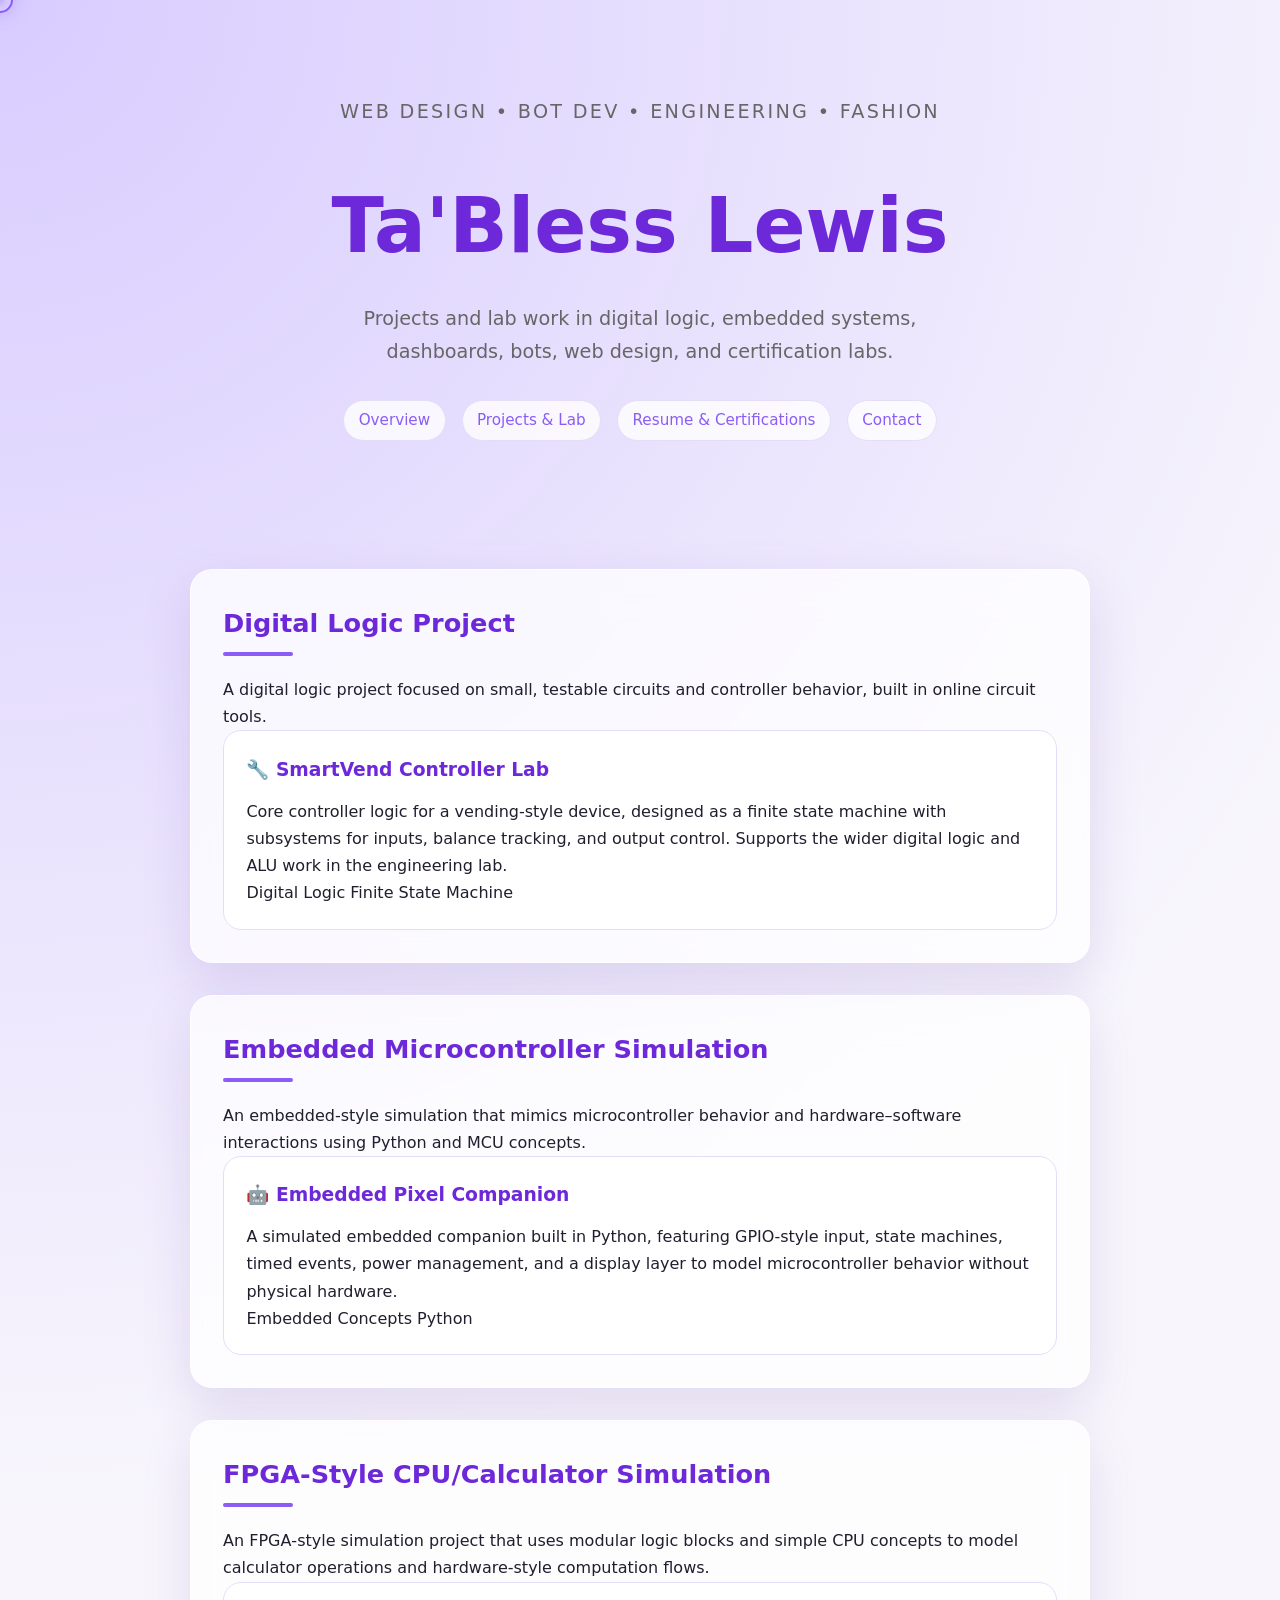
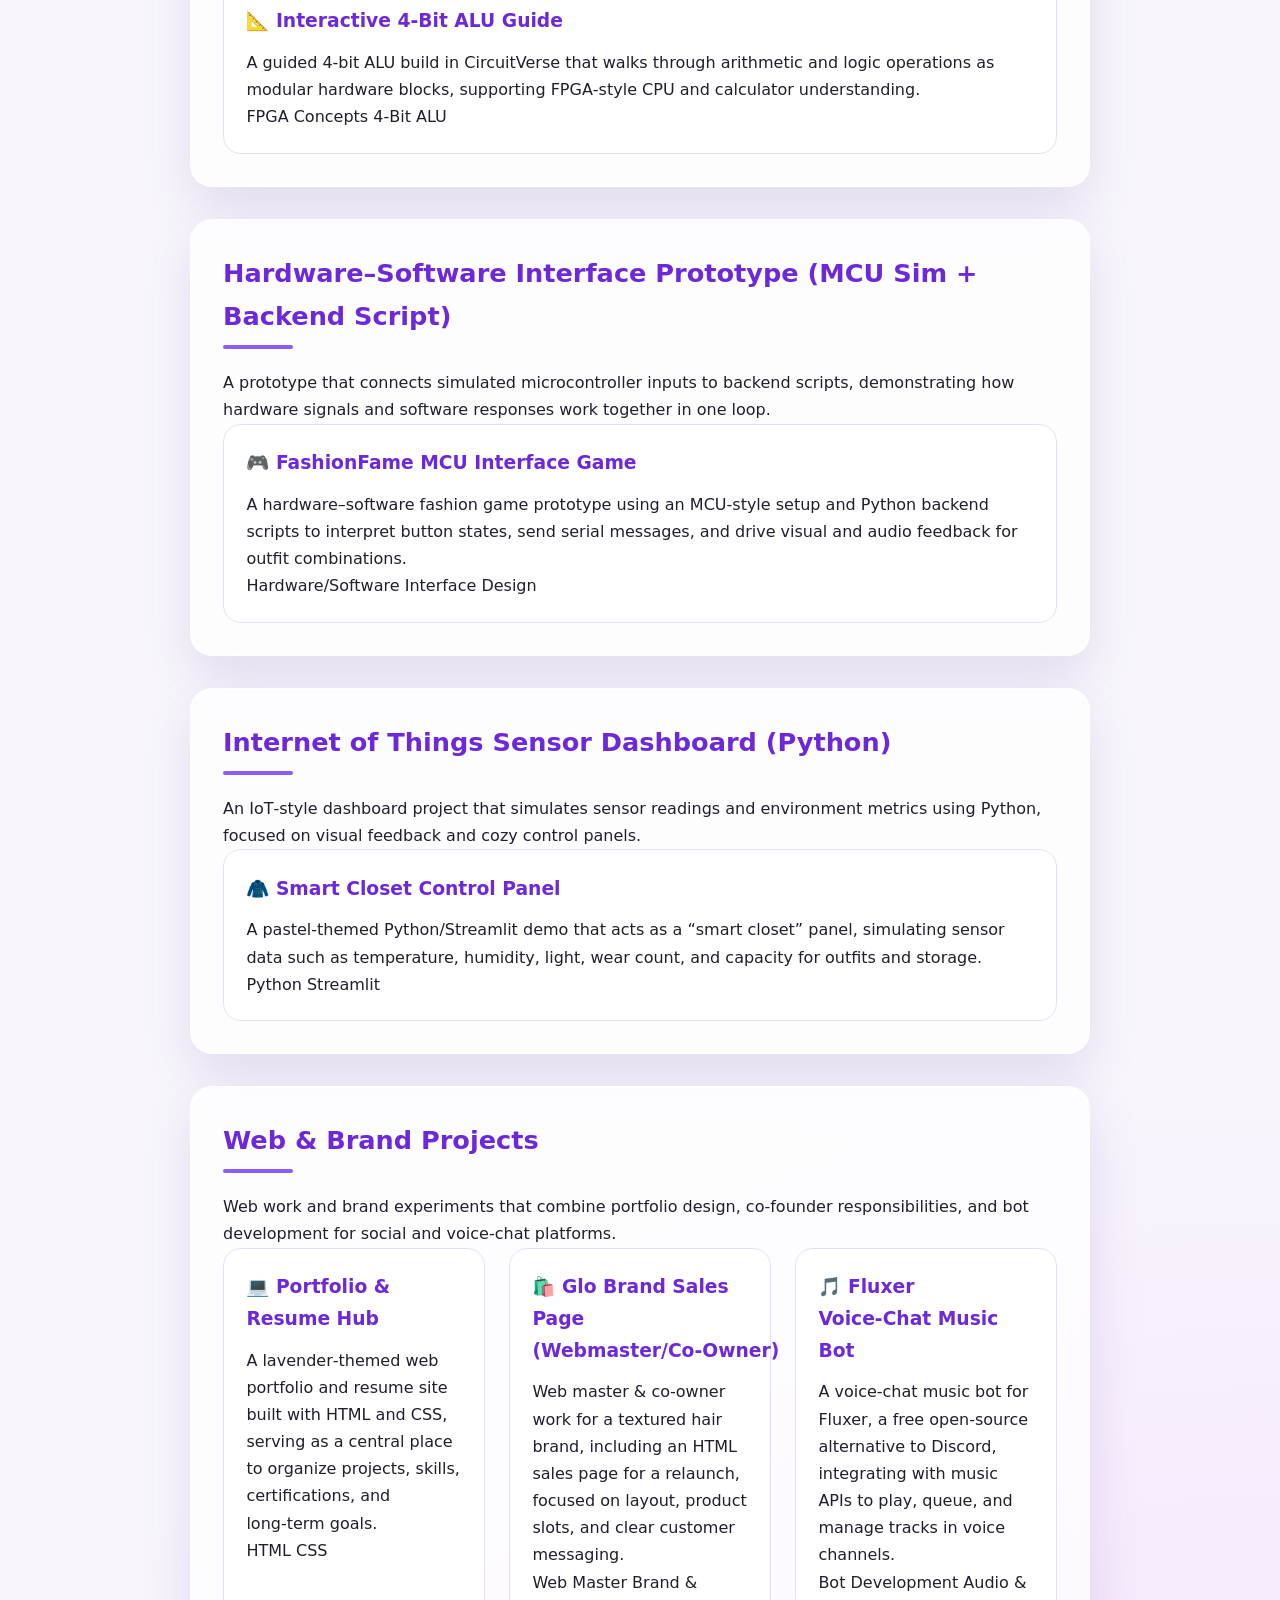
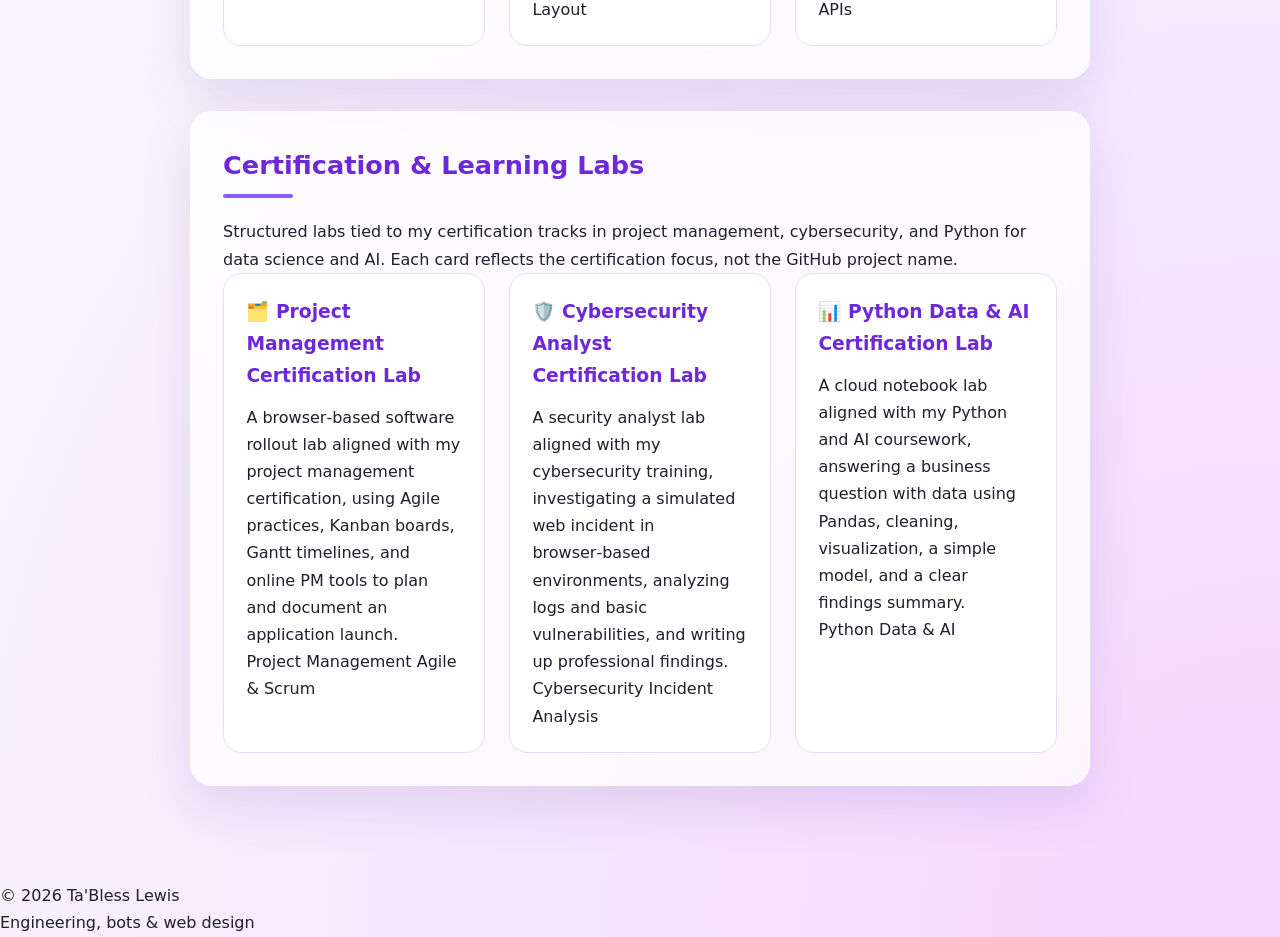
==== commit 5a1914b4: "Update projects.html" ====
--- a/projects.html
+++ b/projects.html
@@ -31,7 +31,7 @@
   <main>
 
     <!-- Digital Logic Project -->
-    <section class="card">
+    <section class="card" id="digital-logic-project">
       <h2>Digital Logic Project</h2>
       <p>
         A digital logic project focused on small, testable circuits
@@ -42,6 +42,7 @@
         <article class="project">
           <a href="https://github.com/ToniLewis/SmartVend-4-controller"
              target="_blank" class="project-link">
+            <h3>🔧 SmartVend Controller Lab</h3>
             <p>
               Core controller logic for a vending‑style device, designed
               as a finite state machine with subsystems for inputs,
@@ -56,7 +57,7 @@
     </section>
 
     <!-- Embedded Microcontroller Simulation -->
-    <section class="card">
+    <section class="card" id="embedded-microcontroller-simulation">
       <h2>Embedded Microcontroller Simulation</h2>
       <p>
         An embedded‑style simulation that mimics microcontroller
@@ -68,6 +69,7 @@
         <article class="project">
           <a href="https://github.com/ToniLewis/Embedded-Pixel-Pet-"
              target="_blank" class="project-link">
+            <h3>🤖 Embedded Pixel Companion</h3>
             <p>
               A simulated embedded companion built in Python, featuring
               GPIO‑style input, state machines, timed events, power
@@ -82,7 +84,7 @@
     </section>
 
     <!-- FPGA-Style CPU/Calculator Simulation -->
-    <section class="card">
+    <section class="card" id="fpga-style-cpu-calculator-simulation">
       <h2>FPGA‑Style CPU/Calculator Simulation</h2>
       <p>
         An FPGA‑style simulation project that uses modular logic blocks
@@ -94,6 +96,7 @@
         <article class="project">
           <a href="https://github.com/ToniLewis/Interactive-alu-guide"
              target="_blank" class="project-link">
+            <h3>📐 Interactive 4‑Bit ALU Guide</h3>
             <p>
               A guided 4‑bit ALU build in CircuitVerse that walks through
               arithmetic and logic operations as modular hardware blocks,
@@ -107,7 +110,7 @@
     </section>
 
     <!-- Hardware–Software Interface Prototype (MCU Sim + Backend Script) -->
-    <section class="card">
+    <section class="card" id="hardware-software-interface-prototype">
       <h2>Hardware–Software Interface Prototype (MCU Sim + Backend Script)</h2>
       <p>
         A prototype that connects simulated microcontroller inputs to
@@ -119,6 +122,7 @@
         <article class="project">
           <a href="https://github.com/ToniLewis/MCU-FashionFame-game"
              target="_blank" class="project-link">
+            <h3>🎮 FashionFame MCU Interface Game</h3>
             <p>
               A hardware–software fashion game prototype using an MCU‑style
               setup and Python backend scripts to interpret button states,
@@ -133,7 +137,7 @@
     </section>
 
     <!-- Internet of Things Sensor Dashboard (Python) -->
-    <section class="card">
+    <section class="card" id="iot-sensor-dashboard">
       <h2>Internet of Things Sensor Dashboard (Python)</h2>
       <p>
         An IoT‑style dashboard project that simulates sensor readings
@@ -145,6 +149,7 @@
         <article class="project">
           <a href="https://github.com/ToniLewis/IoT-Smart-Closet-Dashboard-"
              target="_blank" class="project-link">
+            <h3>🧥 Smart Closet Control Panel</h3>
             <p>
               A pastel‑themed Python/Streamlit demo that acts as a
               “smart closet” panel, simulating sensor data such as
@@ -159,7 +164,7 @@
     </section>
 
     <!-- Web & Brand Projects -->
-    <section class="card">
+    <section class="card" id="web-brand-projects">
       <h2>Web & Brand Projects</h2>
       <p>
         Web work and brand experiments that combine portfolio design,
@@ -172,7 +177,7 @@
         <article class="project">
           <a href="https://github.com/ToniLewis/tabless-portfolio"
              target="_blank" class="project-link">
-            <h3>Portfolio & Resume Hub</h3>
+            <h3>💻 Portfolio & Resume Hub</h3>
             <p>
               A lavender‑themed web portfolio and resume site built with
               HTML and CSS, serving as a central place to organize
@@ -186,7 +191,7 @@
         <article class="project">
           <a href="https://github.com/ToniLewis/momssite"
              target="_blank" class="project-link">
-            <h3>Glo Brand Sales Page (Webmaster/Co‑Owner)</h3>
+            <h3>🛍️ Glo Brand Sales Page (Webmaster/Co‑Owner)</h3>
             <p>
               Web master & co‑owner work for a textured hair brand,
               including an HTML sales page for a relaunch, focused on
@@ -200,7 +205,7 @@
         <article class="project">
           <a href="https://github.com/ToniLewis/melodybot"
              target="_blank" class="project-link">
-            <h3>Fluxer Voice‑Chat Music Bot</h3>
+            <h3>🎵 Fluxer Voice‑Chat Music Bot</h3>
             <p>
               A voice‑chat music bot for Fluxer, a free open‑source
               alternative to Discord, integrating with music APIs to
@@ -215,7 +220,7 @@
     </section>
 
     <!-- Certification & Learning Labs -->
-    <section class="card">
+    <section class="card" id="certification-learning-labs">
       <h2>Certification & Learning Labs</h2>
       <p>
         Structured labs tied to my certification tracks in project
@@ -229,7 +234,7 @@
         <article class="project">
           <a href="https://github.com/ToniLewis/pm-software-rollout-lab"
              target="_blank" class="project-link">
-            <h3>Project Management Certification Lab</h3>
+            <h3>🗂️ Project Management Certification Lab</h3>
             <p>
               A browser‑based software rollout lab aligned with my
               project management certification, using Agile practices,
@@ -244,7 +249,7 @@
         <article class="project">
           <a href="https://github.com/ToniLewis/security-analyst-incident-lab"
              target="_blank" class="project-link">
-            <h3>Cybersecurity Analyst Certification Lab</h3>
+            <h3>🛡️ Cybersecurity Analyst Certification Lab</h3>
             <p>
               A security analyst lab aligned with my cybersecurity
               training, investigating a simulated web incident in
@@ -259,7 +264,7 @@
         <article class="project">
           <a href="https://github.com/ToniLewis/junior-data-analyst-cloud-lab"
              target="_blank" class="project-link">
-            <h3>Python Data & AI Certification Lab</h3>
+            <h3>📊 Python Data & AI Certification Lab</h3>
             <p>
               A cloud notebook lab aligned with my Python and AI
               coursework, answering a business question with data using
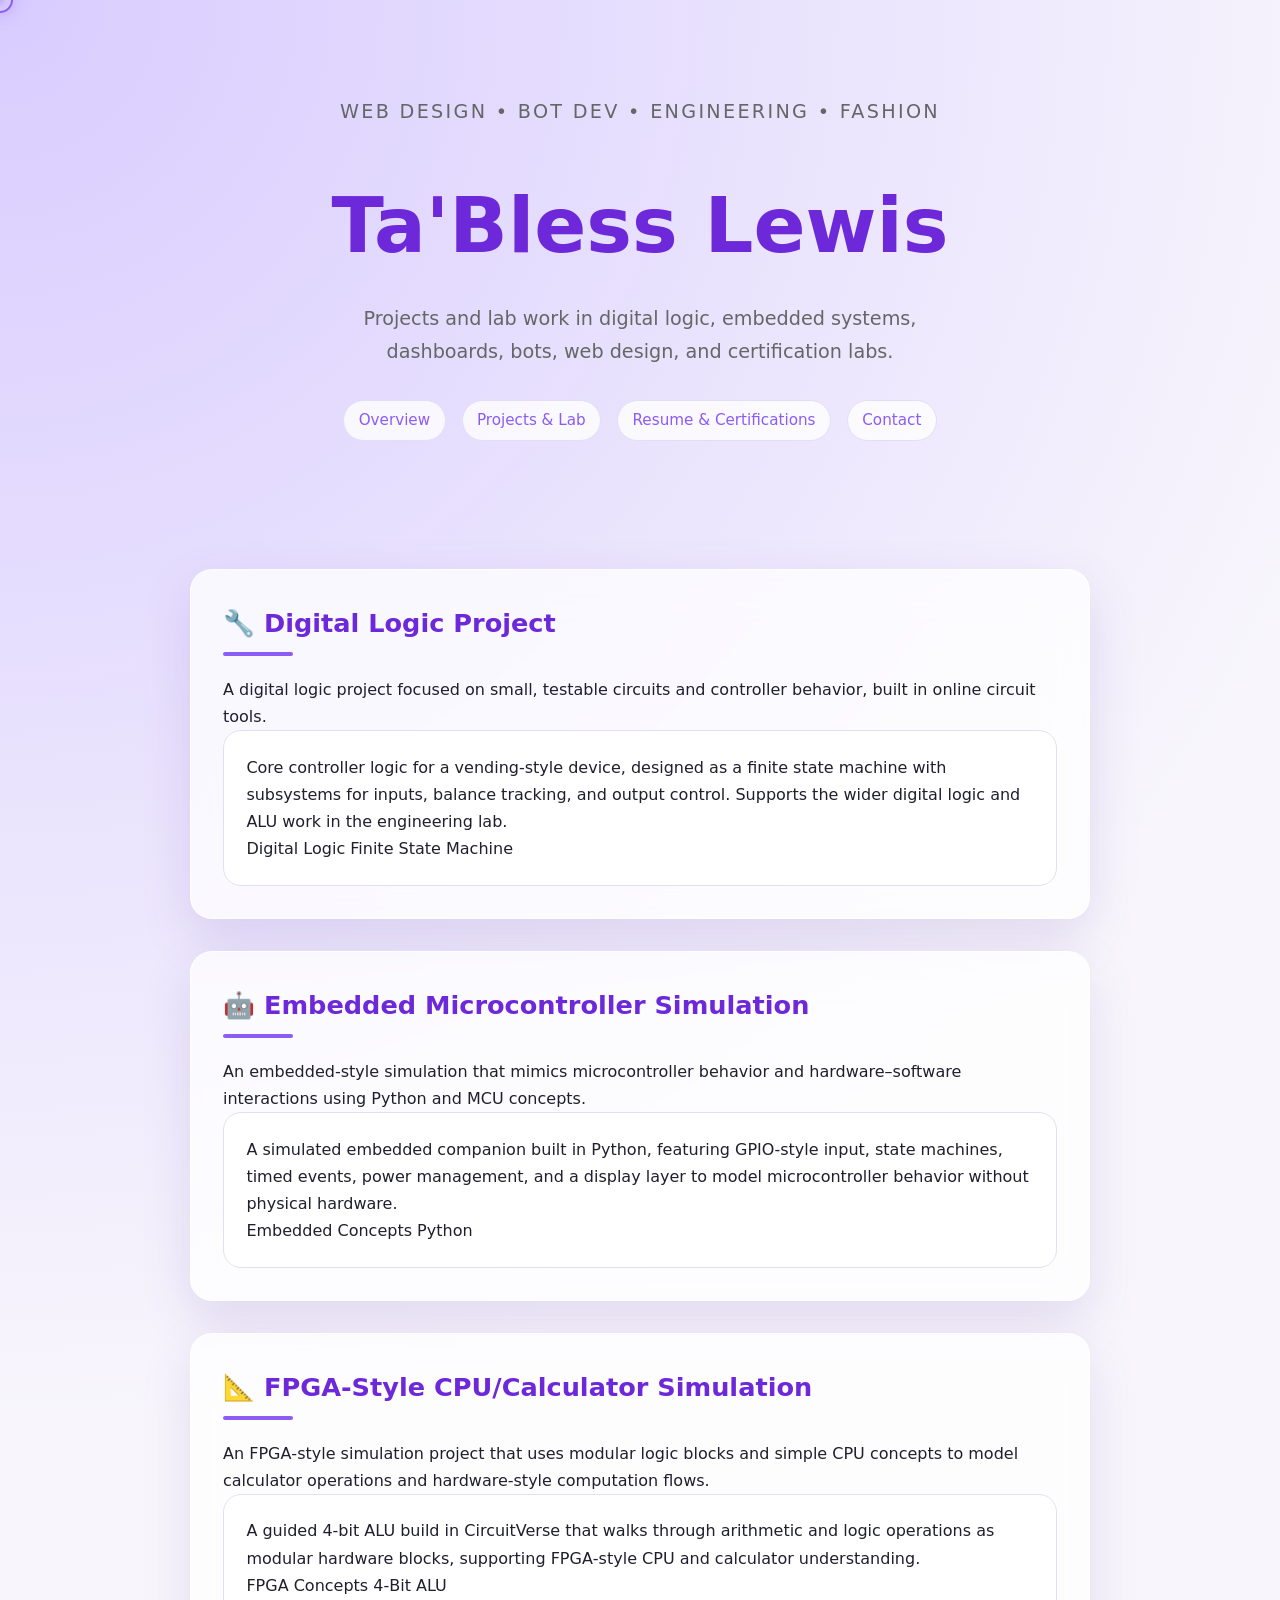
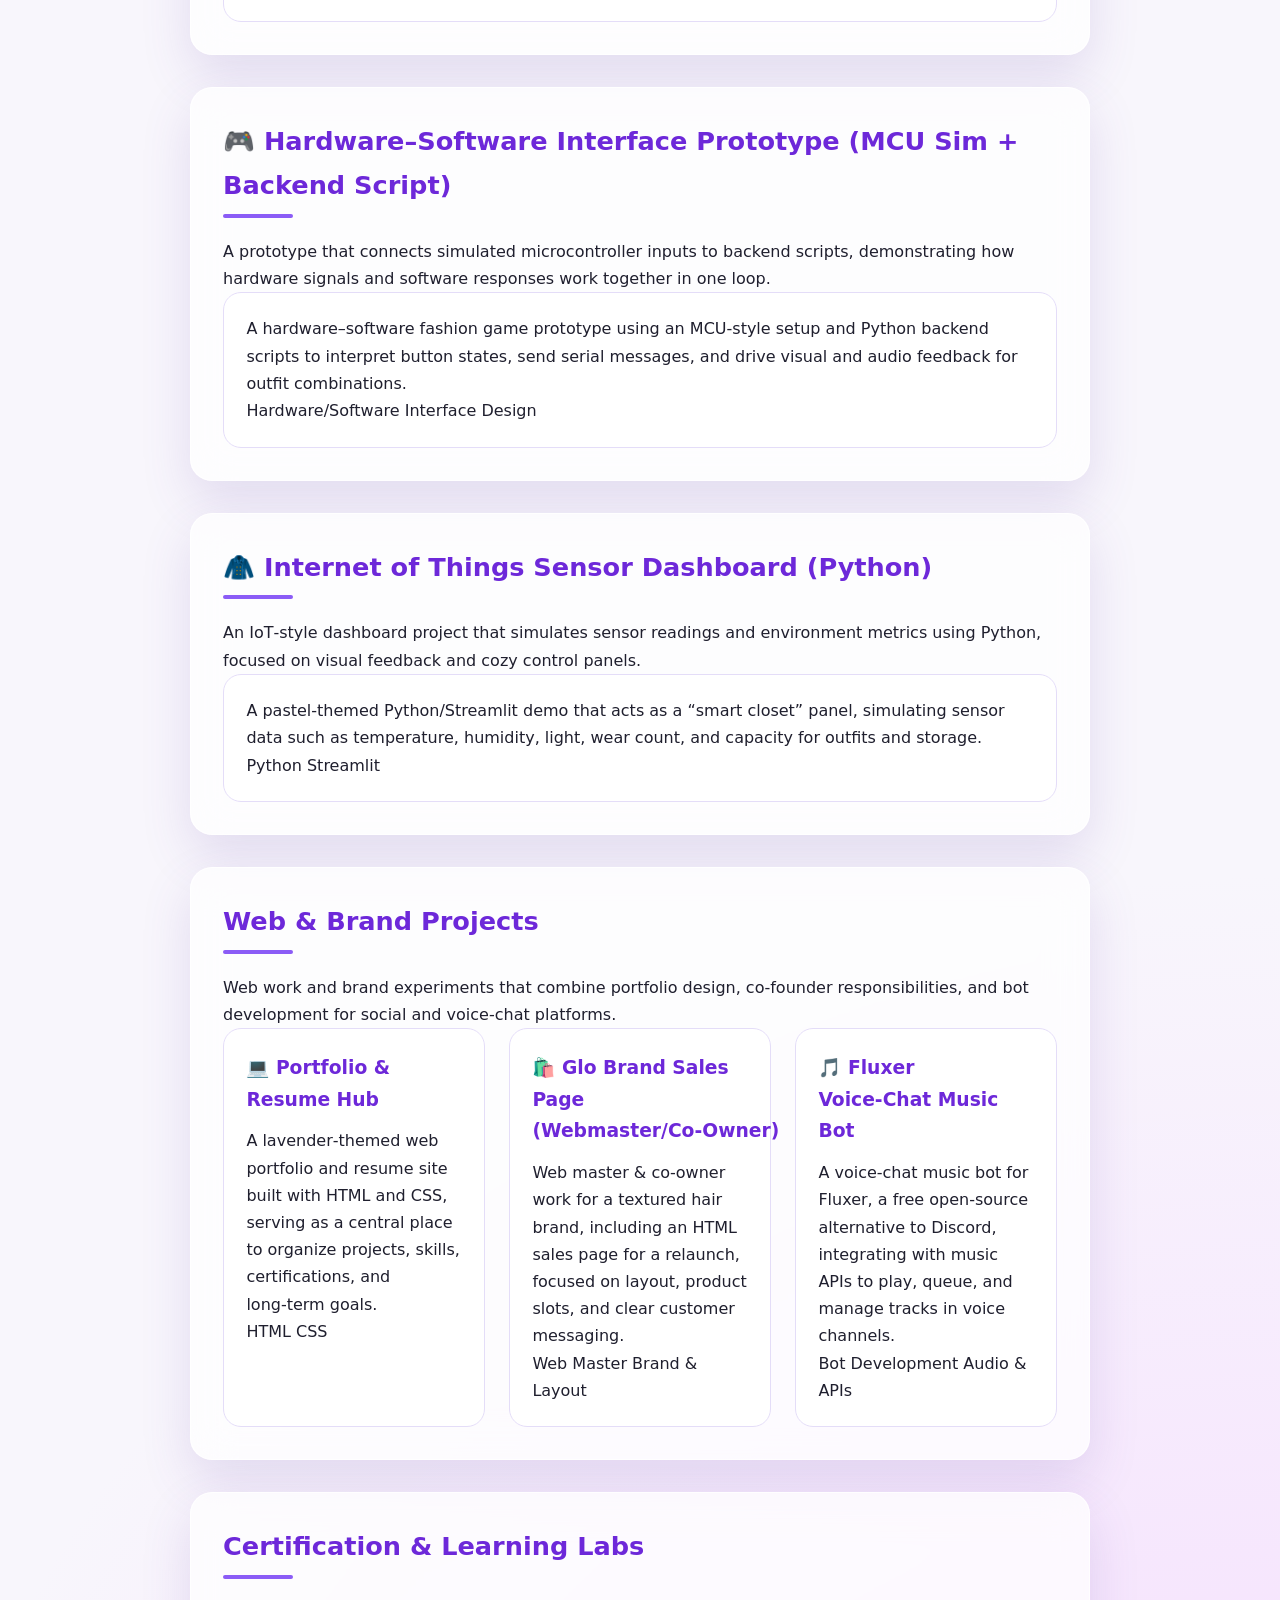
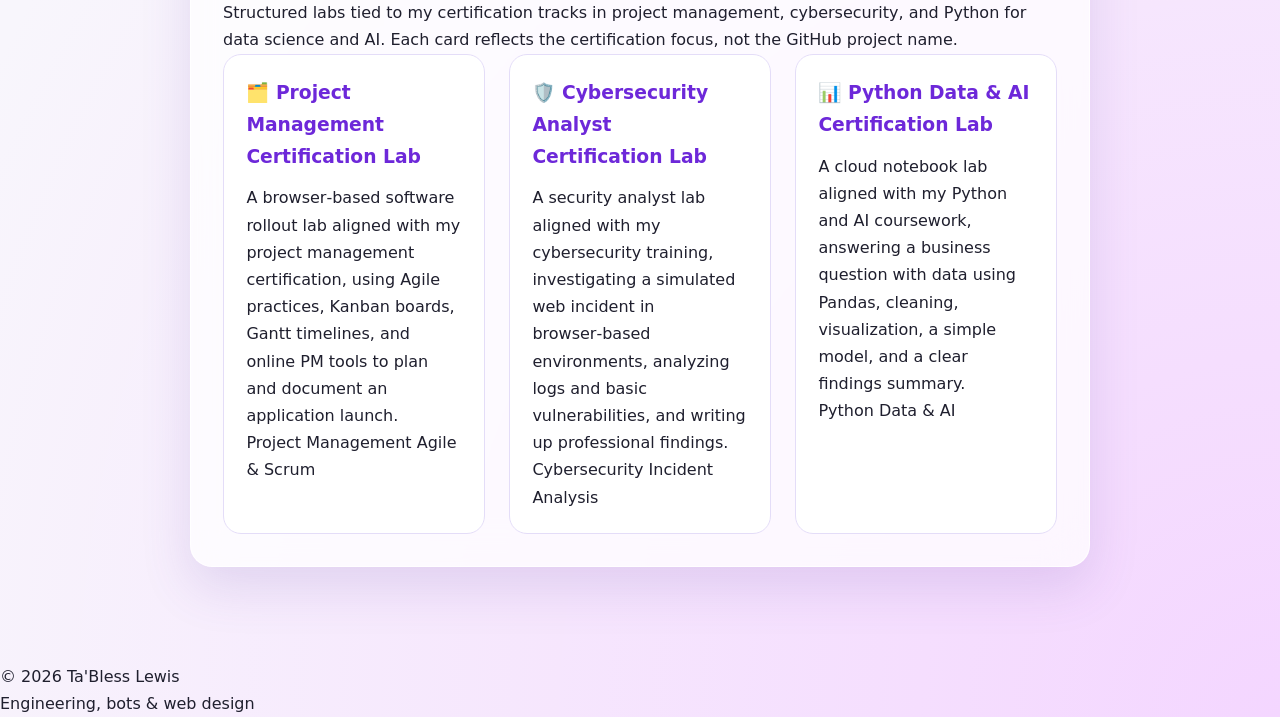
==== commit 690d3fe7: "Update projects.html" ====
--- a/projects.html
+++ b/projects.html
@@ -32,7 +32,7 @@
 
     <!-- Digital Logic Project -->
     <section class="card" id="digital-logic-project">
-      <h2>Digital Logic Project</h2>
+      <h2>🔧 Digital Logic Project</h2>
       <p>
         A digital logic project focused on small, testable circuits
         and controller behavior, built in online circuit tools.
@@ -42,7 +42,6 @@
         <article class="project">
           <a href="https://github.com/ToniLewis/SmartVend-4-controller"
              target="_blank" class="project-link">
-            <h3>🔧 SmartVend Controller Lab</h3>
             <p>
               Core controller logic for a vending‑style device, designed
               as a finite state machine with subsystems for inputs,
@@ -58,7 +57,7 @@
 
     <!-- Embedded Microcontroller Simulation -->
     <section class="card" id="embedded-microcontroller-simulation">
-      <h2>Embedded Microcontroller Simulation</h2>
+      <h2>🤖 Embedded Microcontroller Simulation</h2>
       <p>
         An embedded‑style simulation that mimics microcontroller
         behavior and hardware–software interactions using Python
@@ -69,7 +68,6 @@
         <article class="project">
           <a href="https://github.com/ToniLewis/Embedded-Pixel-Pet-"
              target="_blank" class="project-link">
-            <h3>🤖 Embedded Pixel Companion</h3>
             <p>
               A simulated embedded companion built in Python, featuring
               GPIO‑style input, state machines, timed events, power
@@ -85,7 +83,7 @@
 
     <!-- FPGA-Style CPU/Calculator Simulation -->
     <section class="card" id="fpga-style-cpu-calculator-simulation">
-      <h2>FPGA‑Style CPU/Calculator Simulation</h2>
+      <h2>📐 FPGA‑Style CPU/Calculator Simulation</h2>
       <p>
         An FPGA‑style simulation project that uses modular logic blocks
         and simple CPU concepts to model calculator operations and
@@ -96,7 +94,6 @@
         <article class="project">
           <a href="https://github.com/ToniLewis/Interactive-alu-guide"
              target="_blank" class="project-link">
-            <h3>📐 Interactive 4‑Bit ALU Guide</h3>
             <p>
               A guided 4‑bit ALU build in CircuitVerse that walks through
               arithmetic and logic operations as modular hardware blocks,
@@ -111,7 +108,7 @@
 
     <!-- Hardware–Software Interface Prototype (MCU Sim + Backend Script) -->
     <section class="card" id="hardware-software-interface-prototype">
-      <h2>Hardware–Software Interface Prototype (MCU Sim + Backend Script)</h2>
+      <h2>🎮 Hardware–Software Interface Prototype (MCU Sim + Backend Script)</h2>
       <p>
         A prototype that connects simulated microcontroller inputs to
         backend scripts, demonstrating how hardware signals and
@@ -122,7 +119,6 @@
         <article class="project">
           <a href="https://github.com/ToniLewis/MCU-FashionFame-game"
              target="_blank" class="project-link">
-            <h3>🎮 FashionFame MCU Interface Game</h3>
             <p>
               A hardware–software fashion game prototype using an MCU‑style
               setup and Python backend scripts to interpret button states,
@@ -138,7 +134,7 @@
 
     <!-- Internet of Things Sensor Dashboard (Python) -->
     <section class="card" id="iot-sensor-dashboard">
-      <h2>Internet of Things Sensor Dashboard (Python)</h2>
+      <h2>🧥 Internet of Things Sensor Dashboard (Python)</h2>
       <p>
         An IoT‑style dashboard project that simulates sensor readings
         and environment metrics using Python, focused on visual feedback
@@ -149,7 +145,6 @@
         <article class="project">
           <a href="https://github.com/ToniLewis/IoT-Smart-Closet-Dashboard-"
              target="_blank" class="project-link">
-            <h3>🧥 Smart Closet Control Panel</h3>
             <p>
               A pastel‑themed Python/Streamlit demo that acts as a
               “smart closet” panel, simulating sensor data such as
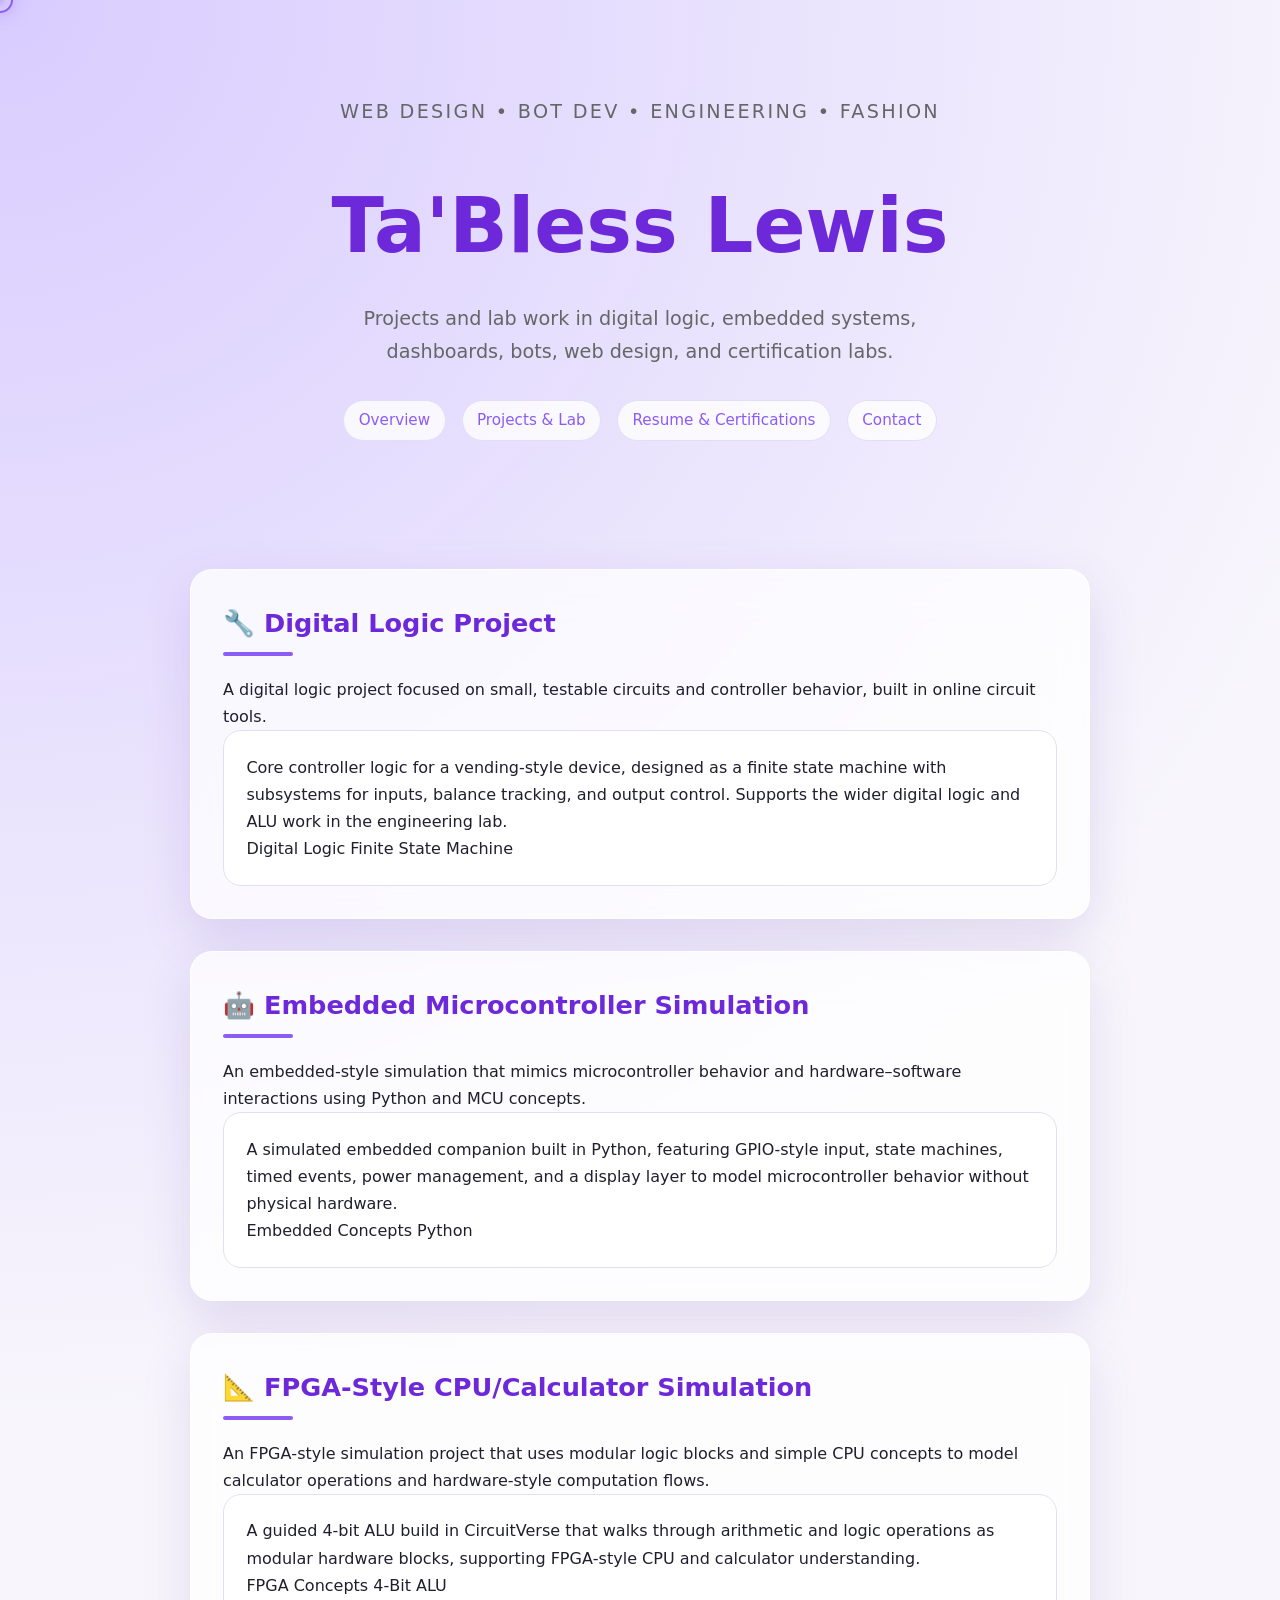
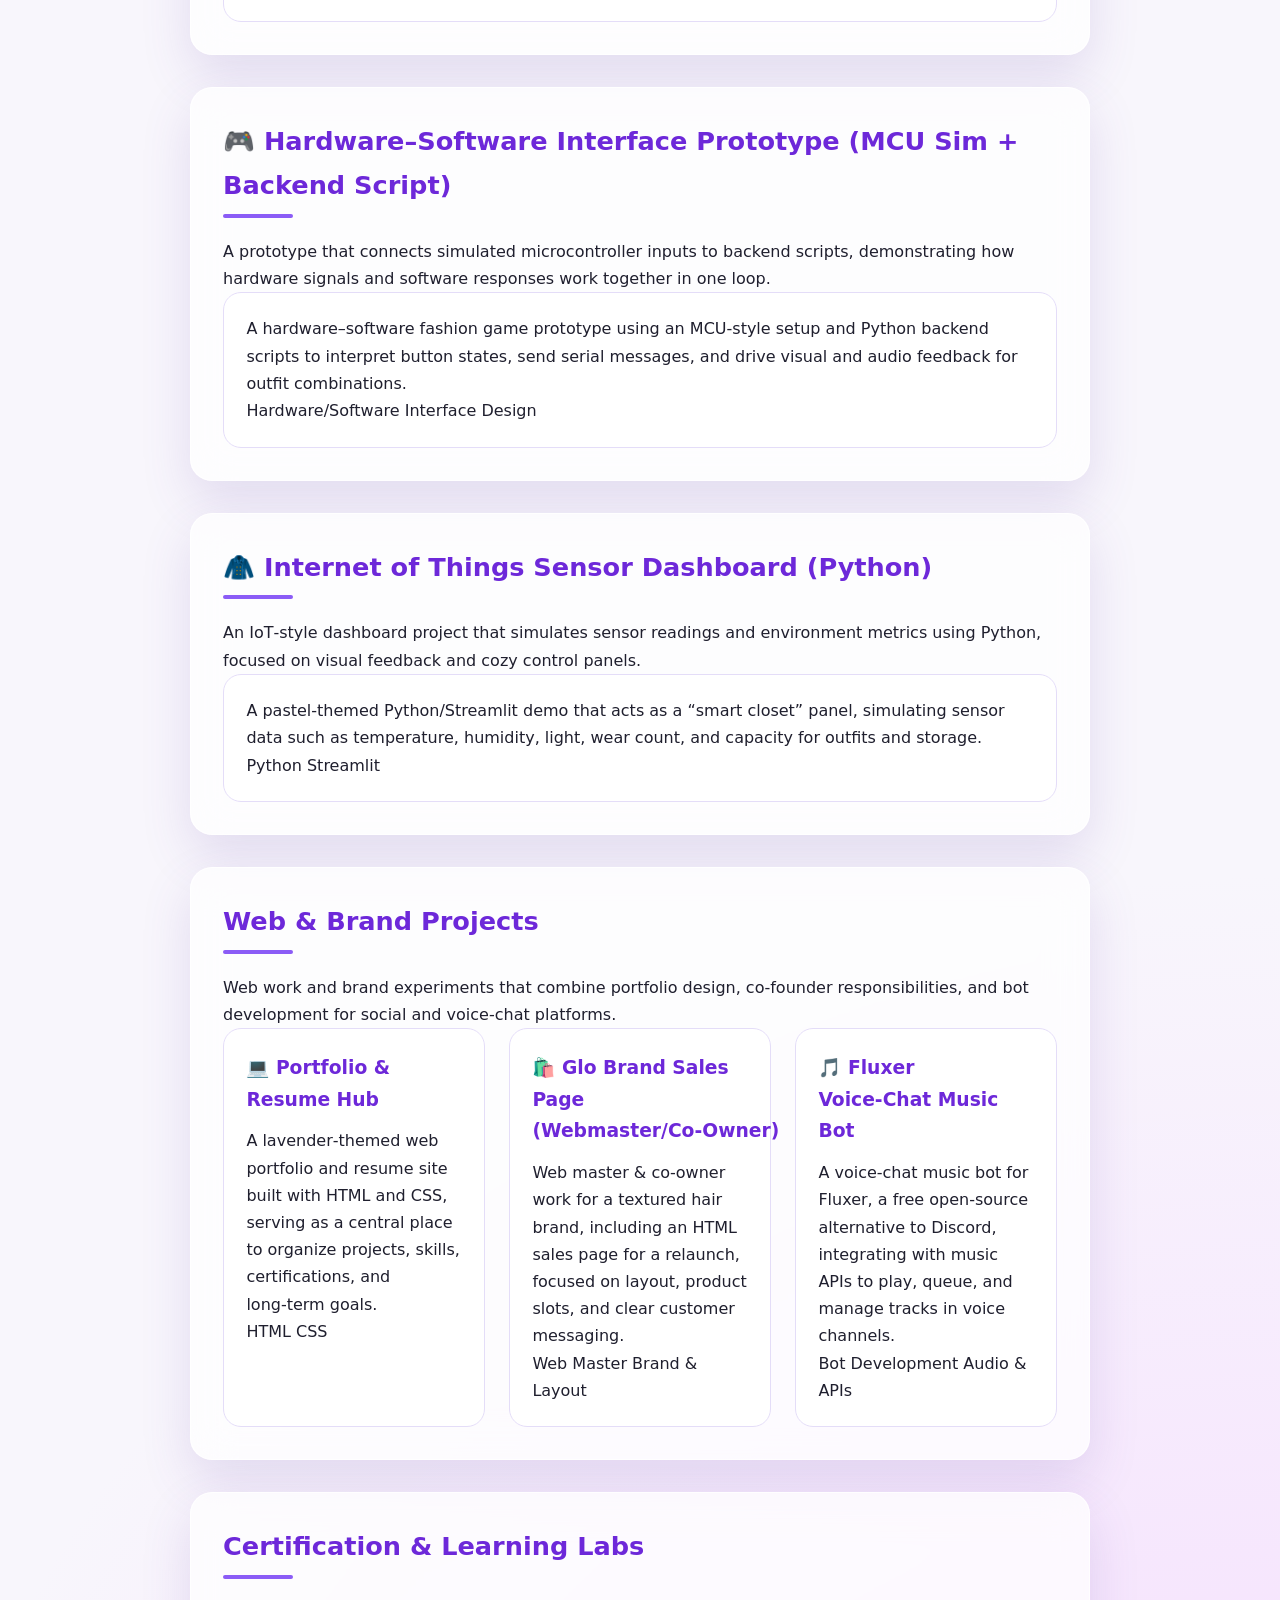
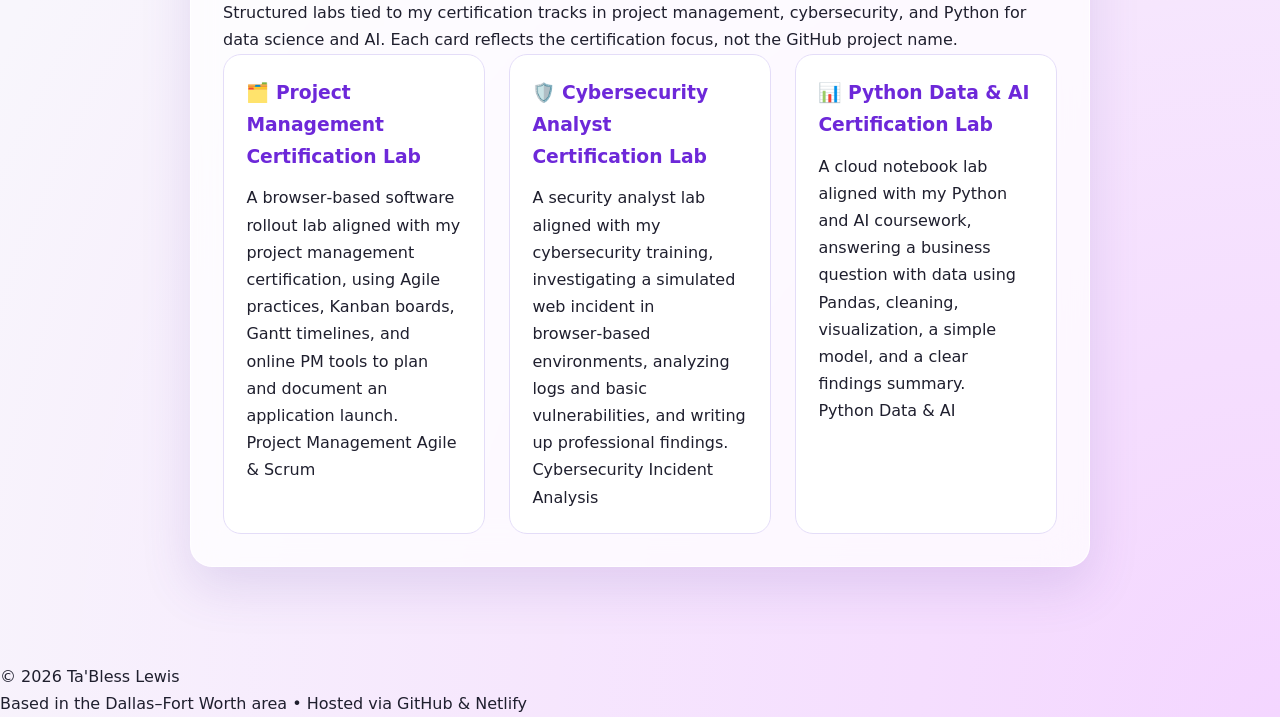
==== commit e43a0d96: "Update projects.html" ====
--- a/projects.html
+++ b/projects.html
@@ -278,8 +278,8 @@
 
   <footer>
     <p>© 2026 Ta'Bless Lewis</p>
-    <p>Engineering, bots & web design</p>
+    <p>Based in the Dallas–Fort Worth area • Hosted via GitHub & Netlify</p>
   </footer>
-  <script src="cursor.js"></script>
+<script src="cursor.js"></script>
 </body>
 </html>
